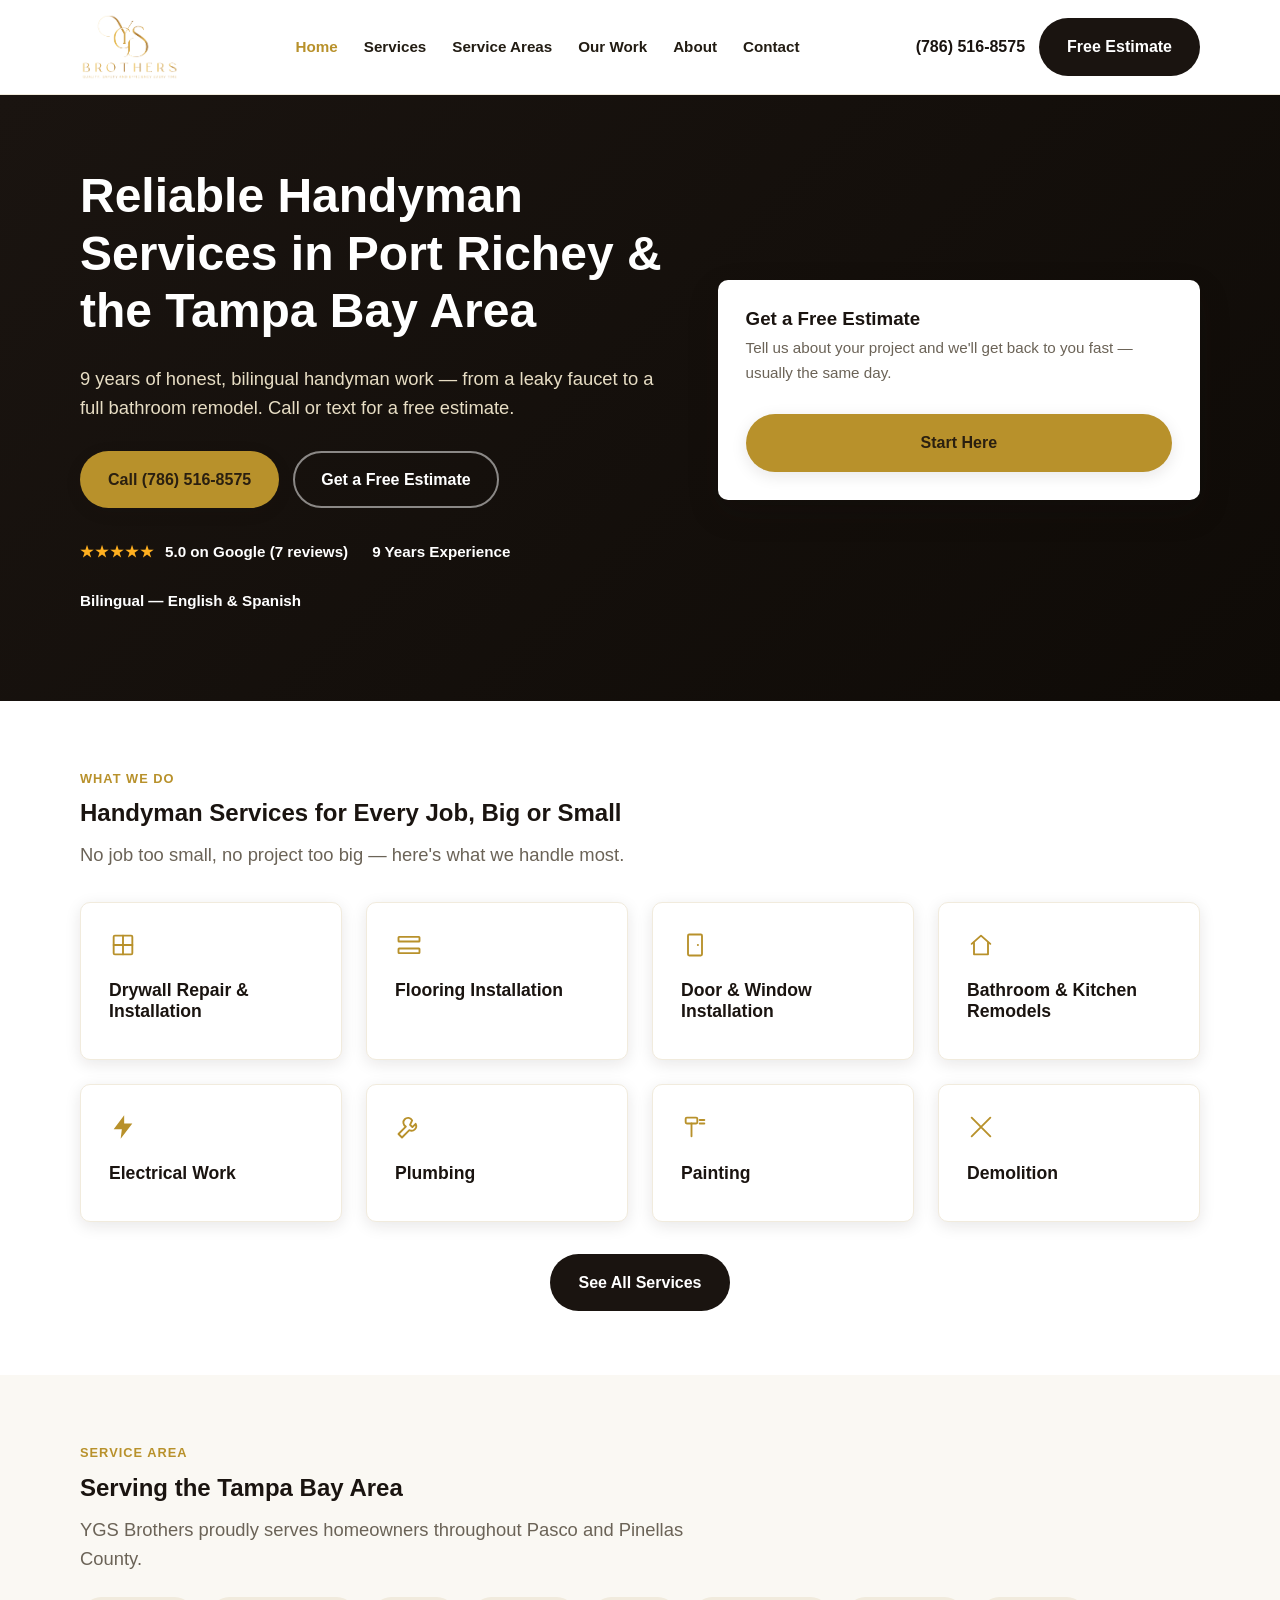
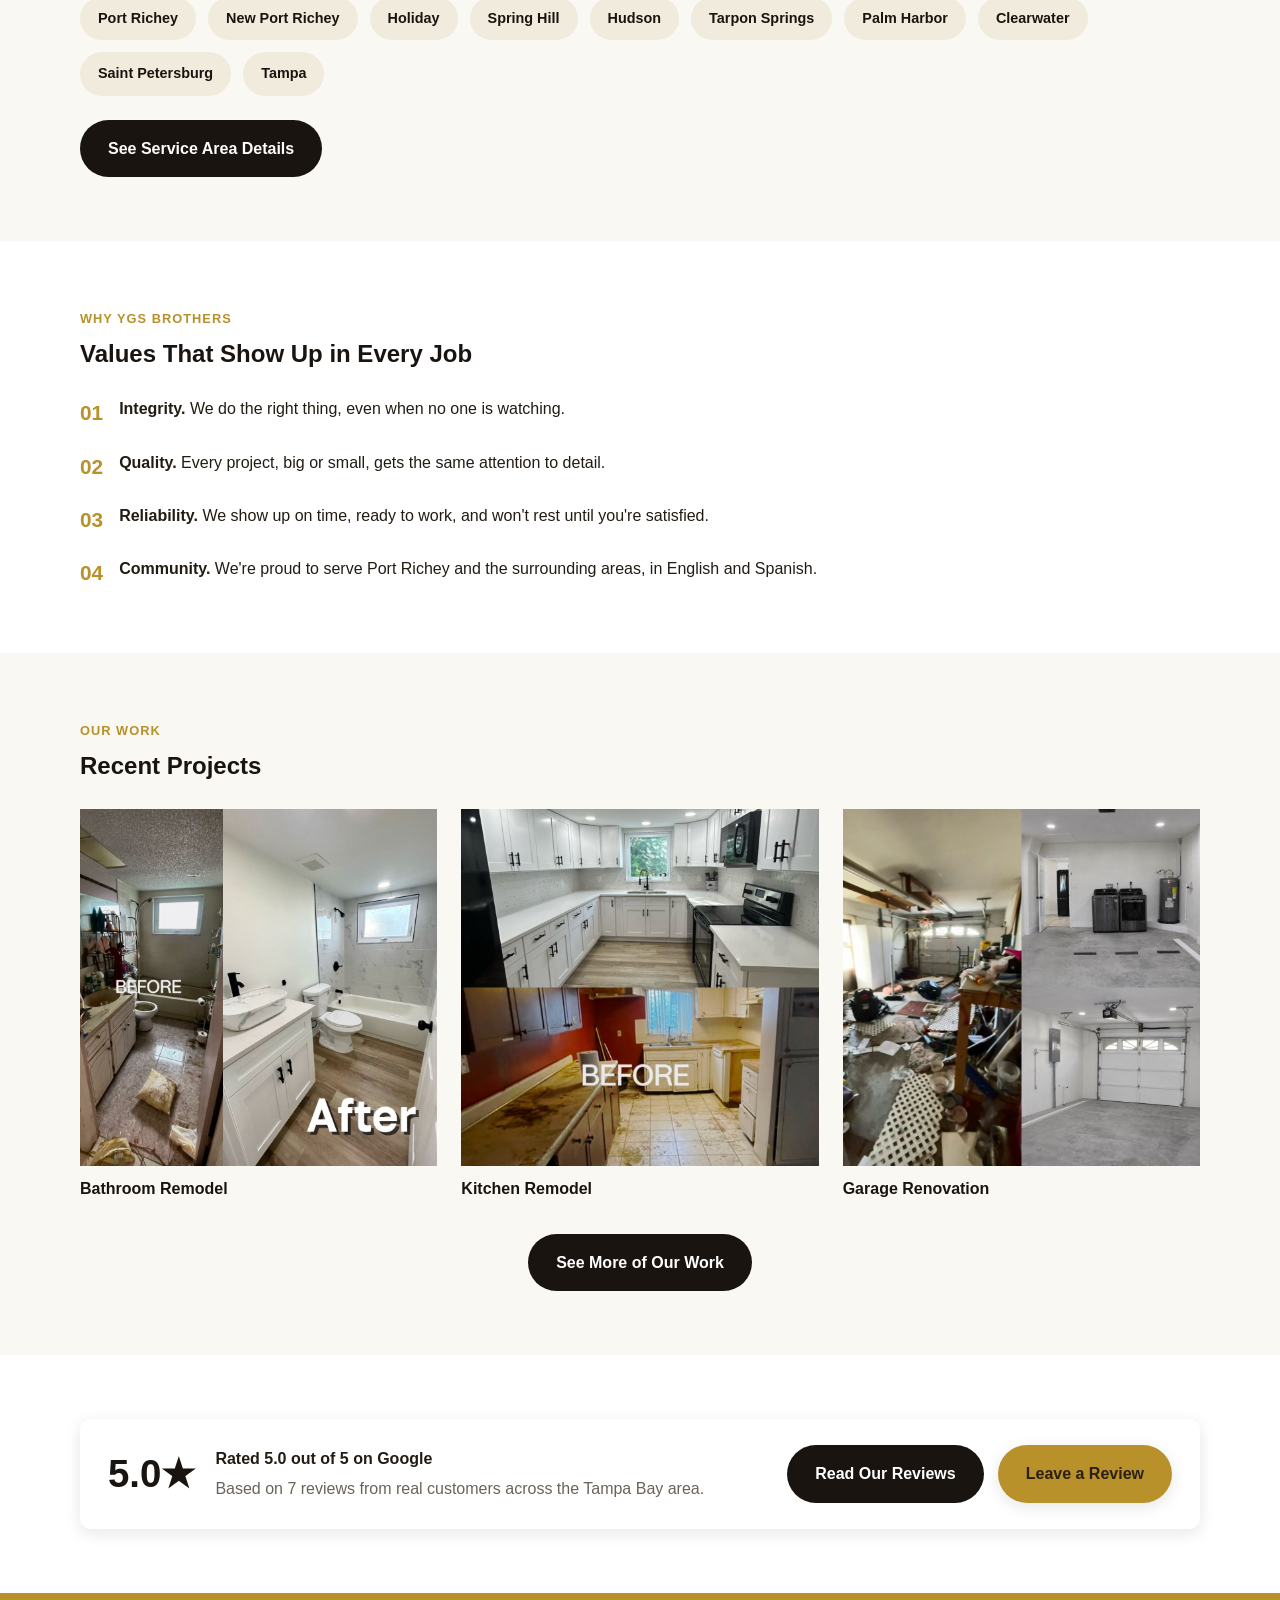
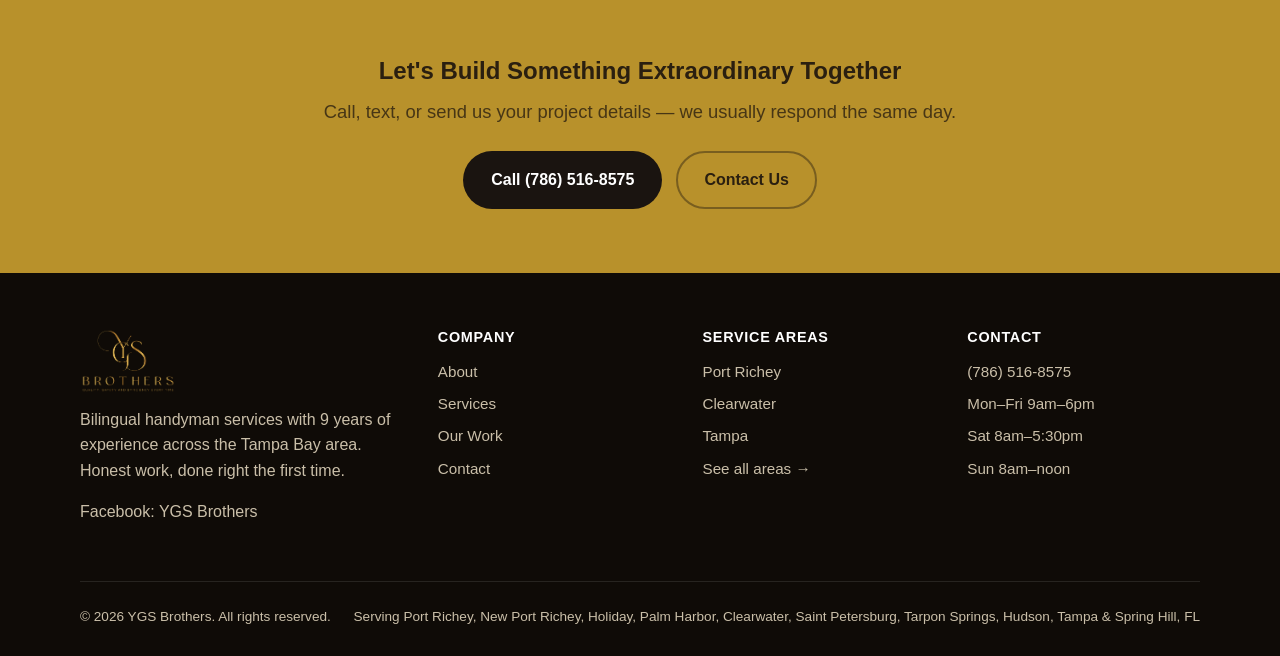
==== index.html @ 93551164 "Add direct Google review link as a CTA Wires in the real "write a review" deep link (g.page/r/...) o" ====
<!DOCTYPE html>
<html lang="en">
<head>
<meta charset="UTF-8">
<meta name="viewport" content="width=device-width, initial-scale=1.0">
<title>YGS Brothers | Handyman Services in Port Richey &amp; Tampa Bay, FL</title>
<meta name="description" content="Bilingual, 9-year local handyman team serving Port Richey, Clearwater, Tampa &amp; the Tampa Bay area. Drywall, plumbing, electrical, remodels. Free estimates: (786) 516-8575.">
<link rel="canonical" href="https://ygshandymanservices.com/">
<meta name="theme-color" content="#1a1410">
<link rel="stylesheet" href="css/style.css">
<script type="application/ld+json">
{
  "@context": "https://schema.org",
  "@type": "HomeAndConstructionBusiness",
  "name": "YGS Brothers",
  "telephone": "+17865168575",
  "priceRange": "$$",
  "url": "https://ygshandymanservices.com/",
  "description": "Bilingual handyman team with 9 years of experience serving the Tampa Bay area: drywall, flooring, doors & windows, bathroom & kitchen remodels, electrical, plumbing, painting, and demolition.",
  "areaServed": [
    {"@type": "City", "name": "Port Richey, FL"},
    {"@type": "City", "name": "New Port Richey, FL"},
    {"@type": "City", "name": "Holiday, FL"},
    {"@type": "City", "name": "Palm Harbor, FL"},
    {"@type": "City", "name": "Clearwater, FL"},
    {"@type": "City", "name": "Saint Petersburg, FL"},
    {"@type": "City", "name": "Tarpon Springs, FL"},
    {"@type": "City", "name": "Hudson, FL"},
    {"@type": "City", "name": "Tampa, FL"},
    {"@type": "City", "name": "Spring Hill, FL"}
  ],
  "address": {"@type": "PostalAddress", "addressRegion": "FL", "addressCountry": "US"},
  "openingHoursSpecification": [
    {"@type": "OpeningHoursSpecification", "dayOfWeek": ["Monday","Tuesday","Wednesday","Thursday","Friday"], "opens": "09:00", "closes": "18:00"},
    {"@type": "OpeningHoursSpecification", "dayOfWeek": "Saturday", "opens": "08:00", "closes": "17:30"},
    {"@type": "OpeningHoursSpecification", "dayOfWeek": "Sunday", "opens": "08:00", "closes": "12:00"}
  ],
  "aggregateRating": {"@type": "AggregateRating", "ratingValue": "5.0", "reviewCount": "7"}
}
</script>
</head>
<body>

<header class="site-header">
  <div class="header-inner">
    <a href="index.html" class="brand"><img src="images/logo.png" alt="YGS Brothers — Quality, Safety and Efficiency Every Time" class="brand-logo"></a>
    <nav class="nav-links" id="nav-links">
      <a href="index.html" aria-current="page">Home</a>
      <a href="services.html">Services</a>
      <a href="service-areas.html">Service Areas</a>
      <a href="gallery.html">Our Work</a>
      <a href="about.html">About</a>
      <a href="contact.html">Contact</a>
    </nav>
    <div class="header-cta">
      <a href="tel:+17865168575" class="header-phone">(786) 516-8575</a>
      <a href="contact.html" class="btn btn-navy">Free Estimate</a>
      <button class="nav-toggle" aria-label="Toggle menu" aria-expanded="false">
        <span></span><span></span><span></span>
      </button>
    </div>
  </div>
</header>

<div class="mobile-cta-bar">
  <a href="tel:+17865168575" class="btn btn-navy">Call Now</a>
  <a href="contact.html" class="btn btn-primary">Free Estimate</a>
</div>

<section class="hero">
  <div class="container hero-grid">
    <div>
      <h1>Reliable Handyman Services in Port Richey &amp; the Tampa Bay Area</h1>
      <p class="lede" style="color:#e7ddc4;">9 years of honest, bilingual handyman work &mdash; from a leaky faucet to a full bathroom remodel. Call or text for a free estimate.</p>
      <div class="btn-row" style="margin-top:28px;">
        <a href="tel:+17865168575" class="btn btn-primary">Call (786) 516-8575</a>
        <a href="contact.html" class="btn btn-outline">Get a Free Estimate</a>
      </div>
      <div class="trust-strip">
        <div class="trust-item"><span class="stars">&#9733;&#9733;&#9733;&#9733;&#9733;</span> 5.0 on Google (7 reviews)</div>
        <div class="trust-item">9 Years Experience</div>
        <div class="trust-item">Bilingual &mdash; English &amp; Spanish</div>
      </div>
    </div>
    <div class="hero-card">
      <h3>Get a Free Estimate</h3>
      <p style="color:var(--gray-600); font-size:0.95rem;">Tell us about your project and we'll get back to you fast &mdash; usually the same day.</p>
      <a href="contact.html" class="btn btn-primary btn-block">Start Here</a>
    </div>
  </div>
</section>

<section>
  <div class="container">
    <span class="eyebrow">What We Do</span>
    <h2>Handyman Services for Every Job, Big or Small</h2>
    <p class="lede">No job too small, no project too big &mdash; here's what we handle most.</p>
    <div class="grid grid-4" style="margin-top:32px;">
      <div class="card service-card">
        <svg viewBox="0 0 24 24" width="28" height="28" fill="none" stroke="currentColor" stroke-width="1.6" stroke-linecap="round" stroke-linejoin="round"><rect x="4" y="4" width="16" height="16" rx="1"/><line x1="4" y1="12" x2="20" y2="12"/><line x1="12" y1="4" x2="12" y2="20"/></svg>
        <h3>Drywall Repair &amp; Installation</h3>
      </div>
      <div class="card service-card">
        <svg viewBox="0 0 24 24" width="28" height="28" fill="none" stroke="currentColor" stroke-width="1.6" stroke-linecap="round" stroke-linejoin="round"><rect x="3" y="5" width="18" height="4" rx="0.5"/><rect x="3" y="15" width="18" height="4" rx="0.5"/></svg>
        <h3>Flooring Installation</h3>
      </div>
      <div class="card service-card">
        <svg viewBox="0 0 24 24" width="28" height="28" fill="none" stroke="currentColor" stroke-width="1.6" stroke-linecap="round" stroke-linejoin="round"><rect x="6" y="3" width="12" height="18" rx="1"/><circle cx="14.5" cy="12" r="0.9" fill="currentColor" stroke="none"/></svg>
        <h3>Door &amp; Window Installation</h3>
      </div>
      <div class="card service-card">
        <svg viewBox="0 0 24 24" width="28" height="28" fill="none" stroke="currentColor" stroke-width="1.6" stroke-linecap="round" stroke-linejoin="round"><path d="M4 11l8-7 8 7"/><path d="M6 10v10h12V10"/></svg>
        <h3>Bathroom &amp; Kitchen Remodels</h3>
      </div>
      <div class="card service-card">
        <svg viewBox="0 0 24 24" width="28" height="28" fill="currentColor"><path d="M13 2 4 14h7l-1 8 10-13h-7z"/></svg>
        <h3>Electrical Work</h3>
      </div>
      <div class="card service-card">
        <svg viewBox="0 0 24 24" width="28" height="28" fill="none" stroke="currentColor" stroke-width="1.6" stroke-linecap="round" stroke-linejoin="round"><path d="M14.7 6.3a4 4 0 1 0-5.4 5.4L3 18l3 3 6.3-6.3a4 4 0 0 0 5.4-5.4l-2.8 2.8-2-2z"/></svg>
        <h3>Plumbing</h3>
      </div>
      <div class="card service-card">
        <svg viewBox="0 0 24 24" width="28" height="28" fill="none" stroke="currentColor" stroke-width="1.6" stroke-linecap="round" stroke-linejoin="round"><rect x="4" y="4" width="10" height="5" rx="1"/><line x1="16" y1="6" x2="20" y2="6"/><line x1="16" y1="9" x2="20" y2="9"/><line x1="9" y1="9" x2="9" y2="20"/></svg>
        <h3>Painting</h3>
      </div>
      <div class="card service-card">
        <svg viewBox="0 0 24 24" width="28" height="28" fill="none" stroke="currentColor" stroke-width="1.6" stroke-linecap="round" stroke-linejoin="round"><path d="M4 20L20 4M4 4l16 16"/></svg>
        <h3>Demolition</h3>
      </div>
    </div>
    <div class="text-center" style="margin-top:32px;">
      <a href="services.html" class="btn btn-navy">See All Services</a>
    </div>
  </div>
</section>

<section class="section-alt">
  <div class="container">
    <span class="eyebrow">Service Area</span>
    <h2>Serving the Tampa Bay Area</h2>
    <p class="lede">YGS Brothers proudly serves homeowners throughout Pasco and Pinellas County.</p>
    <div class="city-grid" style="margin-top:24px;">
      <span class="city-chip">Port Richey</span>
      <span class="city-chip">New Port Richey</span>
      <span class="city-chip">Holiday</span>
      <span class="city-chip">Spring Hill</span>
      <span class="city-chip">Hudson</span>
      <span class="city-chip">Tarpon Springs</span>
      <span class="city-chip">Palm Harbor</span>
      <span class="city-chip">Clearwater</span>
      <span class="city-chip">Saint Petersburg</span>
      <span class="city-chip">Tampa</span>
    </div>
    <div style="margin-top:24px;">
      <a href="service-areas.html" class="btn btn-navy">See Service Area Details</a>
    </div>
  </div>
</section>

<section>
  <div class="container">
    <span class="eyebrow">Why YGS Brothers</span>
    <h2>Values That Show Up in Every Job</h2>
    <div class="values-list" style="margin-top:28px;">
      <div class="value-row"><span class="num">01</span><div><strong>Integrity.</strong> We do the right thing, even when no one is watching.</div></div>
      <div class="value-row"><span class="num">02</span><div><strong>Quality.</strong> Every project, big or small, gets the same attention to detail.</div></div>
      <div class="value-row"><span class="num">03</span><div><strong>Reliability.</strong> We show up on time, ready to work, and won't rest until you're satisfied.</div></div>
      <div class="value-row"><span class="num">04</span><div><strong>Community.</strong> We're proud to serve Port Richey and the surrounding areas, in English and Spanish.</div></div>
    </div>
  </div>
</section>

<section class="section-alt">
  <div class="container">
    <span class="eyebrow">Our Work</span>
    <h2>Recent Projects</h2>
    <div class="grid grid-3" style="margin-top:28px;">
      <div class="ba-item">
        <figure><img src="images/bathroom-remodel-2.jpg" alt="Bathroom remodel before and after — Tampa Bay area handyman"></figure>
        <div class="ba-caption">Bathroom Remodel</div>
      </div>
      <div class="ba-item">
        <figure><img src="images/kitchen-remodel.jpg" alt="Kitchen remodel before and after — Tampa Bay area handyman"></figure>
        <div class="ba-caption">Kitchen Remodel</div>
      </div>
      <div class="ba-item">
        <figure><img src="images/garage-renovation.jpg" alt="Garage renovation before and after — Tampa Bay area handyman"></figure>
        <div class="ba-caption">Garage Renovation</div>
      </div>
    </div>
    <div class="text-center" style="margin-top:32px;">
      <a href="gallery.html" class="btn btn-navy">See More of Our Work</a>
    </div>
  </div>
</section>

<section>
  <div class="container">
    <div class="review-banner">
      <div class="review-score">5.0★</div>
      <div>
        <strong>Rated 5.0 out of 5 on Google</strong>
        <p style="margin:4px 0 0; color:var(--gray-600);">Based on 7 reviews from real customers across the Tampa Bay area.</p>
      </div>
      <div class="btn-row" style="margin-left:auto;">
        <a href="https://maps.app.goo.gl/AadAPrTqNSwUHUa29?g_st=ic" class="btn btn-navy">Read Our Reviews</a>
        <a href="https://g.page/r/CZzgCFhpzqcqEBE/review" class="btn btn-primary">Leave a Review</a>
      </div>
    </div>
  </div>
</section>

<section class="cta-band">
  <div class="container">
    <h2>Let's Build Something Extraordinary Together</h2>
    <p class="lede mx-auto">Call, text, or send us your project details &mdash; we usually respond the same day.</p>
    <div class="btn-row">
      <a href="tel:+17865168575" class="btn btn-navy">Call (786) 516-8575</a>
      <a href="contact.html" class="btn btn-outline">Contact Us</a>
    </div>
  </div>
</section>

<footer class="site-footer">
  <div class="container">
    <div class="footer-grid">
      <div>
        <img src="images/logo.png" alt="YGS Brothers — Quality, Safety and Efficiency Every Time" class="footer-logo">
        <p>Bilingual handyman services with 9 years of experience across the Tampa Bay area. Honest work, done right the first time.</p>
        <p>Facebook: <a href="https://www.facebook.com/share/18eWsSqY6L/?mibextid=wwXIfr">YGS Brothers</a></p>
        <!-- TODO: replace # above with your real Facebook page URL -->
      </div>
      <div>
        <h4>Company</h4>
        <ul>
          <li><a href="about.html">About</a></li>
          <li><a href="services.html">Services</a></li>
          <li><a href="gallery.html">Our Work</a></li>
          <li><a href="contact.html">Contact</a></li>
        </ul>
      </div>
      <div>
        <h4>Service Areas</h4>
        <ul>
          <li><a href="service-areas.html">Port Richey</a></li>
          <li><a href="service-areas.html">Clearwater</a></li>
          <li><a href="service-areas.html">Tampa</a></li>
          <li><a href="service-areas.html">See all areas &rarr;</a></li>
        </ul>
      </div>
      <div>
        <h4>Contact</h4>
        <ul>
          <li><a href="tel:+17865168575">(786) 516-8575</a></li>
          <li>Mon&ndash;Fri 9am&ndash;6pm</li>
          <li>Sat 8am&ndash;5:30pm</li>
          <li>Sun 8am&ndash;noon</li>
        </ul>
      </div>
    </div>
    <div class="footer-bottom">
      <span>&copy; 2026 YGS Brothers. All rights reserved.</span>
      <span>Serving Port Richey, New Port Richey, Holiday, Palm Harbor, Clearwater, Saint Petersburg, Tarpon Springs, Hudson, Tampa &amp; Spring Hill, FL</span>
    </div>
  </div>
</footer>
<script src="js/main.js"></script>
</body>
</html>
---- css/style.css ----
/* YGS Brothers — Handyman Services
   Design tokens — matched to the gold/dark-ink logo */
:root {
  --navy: #1a1410;
  --navy-dark: #0f0b07;
  --navy-light: #2b2118;
  --orange: #b8912b;
  --orange-dark: #93711f;
  --gold-ink: #2a1f10;
  --gray-50: #faf8f3;
  --gray-100: #f1ebdd;
  --gray-300: #ded0ab;
  --gray-600: #6b6357;
  --gray-900: #221c13;
  --white: #ffffff;
  --radius: 10px;
  --shadow: 0 4px 16px rgba(26, 20, 16, 0.1);
  --shadow-lg: 0 12px 32px rgba(26, 20, 16, 0.16);
  --max-width: 1160px;
  --font: -apple-system, BlinkMacSystemFont, "Segoe UI", Roboto, Helvetica, Arial, sans-serif;
}

* { box-sizing: border-box; }
html { scroll-behavior: smooth; }
body {
  margin: 0;
  font-family: var(--font);
  color: var(--gray-900);
  background: var(--white);
  line-height: 1.6;
  -webkit-font-smoothing: antialiased;
}
img { max-width: 100%; display: block; }
a { color: inherit; text-decoration: none; }
h1, h2, h3, h4 { line-height: 1.2; margin: 0 0 0.5em; font-weight: 800; color: var(--navy); }
p { margin: 0 0 1em; }
ul { margin: 0; padding: 0; list-style: none; }
.container { max-width: var(--max-width); margin: 0 auto; padding: 0 20px; }
section { padding: 64px 0; }
.section-tight { padding: 40px 0; }
.section-alt { background: var(--gray-50); }
.section-navy { background: var(--navy); color: var(--white); }
.section-navy h1, .section-navy h2, .section-navy h3 { color: var(--white); }

.eyebrow {
  display: inline-block;
  color: var(--orange);
  font-weight: 700;
  letter-spacing: 0.08em;
  text-transform: uppercase;
  font-size: 0.8rem;
  margin-bottom: 10px;
}
.lede { font-size: 1.15rem; color: var(--gray-600); max-width: 640px; }
.section-navy .lede { color: #e7ddc4; }

/* Buttons */
.btn {
  display: inline-flex;
  align-items: center;
  justify-content: center;
  gap: 8px;
  padding: 14px 26px;
  border-radius: 999px;
  font-weight: 700;
  font-size: 1rem;
  border: 2px solid transparent;
  cursor: pointer;
  transition: transform 0.15s ease, box-shadow 0.15s ease, background 0.15s ease;
}
.btn:hover { transform: translateY(-1px); }
.btn-primary { background: var(--orange); color: var(--gold-ink); box-shadow: var(--shadow); }
.btn-primary:hover { background: var(--orange-dark); color: var(--white); }
.btn-outline { background: transparent; color: var(--white); border-color: rgba(255,255,255,0.5); }
.btn-outline:hover { border-color: var(--white); }
.btn-navy { background: var(--navy); color: var(--white); }
.btn-navy:hover { background: var(--navy-dark); }
.btn-block { width: 100%; }
.btn-row { display: flex; gap: 14px; flex-wrap: wrap; }

/* Header */
.site-header {
  position: sticky;
  top: 0;
  z-index: 50;
  background: var(--white);
  border-bottom: 1px solid var(--gray-100);
}
.header-inner {
  display: flex;
  align-items: center;
  justify-content: space-between;
  padding: 14px 20px;
  max-width: var(--max-width);
  margin: 0 auto;
  gap: 16px;
}
.brand { display: block; line-height: 1.1; }
.brand-logo { height: 66px; width: auto; display: block; }
.nav-links {
  display: flex;
  gap: 26px;
  align-items: center;
}
.nav-links a { font-weight: 600; color: var(--gray-900); font-size: 0.95rem; }
.nav-links a:hover, .nav-links a[aria-current="page"] { color: var(--orange); }
.header-cta { display: flex; align-items: center; gap: 14px; }
.header-phone { font-weight: 700; color: var(--navy); white-space: nowrap; }
.nav-toggle {
  display: none;
  background: none;
  border: none;
  cursor: pointer;
  padding: 8px;
}
.nav-toggle span { display: block; width: 24px; height: 2px; background: var(--navy); margin: 5px 0; }

@media (max-width: 880px) {
  .nav-links { position: absolute; top: 100%; left: 0; right: 0; background: var(--white); flex-direction: column; align-items: flex-start; padding: 16px 20px; gap: 14px; border-bottom: 1px solid var(--gray-100); box-shadow: var(--shadow); display: none; }
  .nav-links.open { display: flex; }
  .nav-toggle { display: block; }
  .header-phone { display: none; }
  .header-cta .btn-navy { display: none; }
}

/* Hero */
.hero {
  background: linear-gradient(135deg, var(--navy) 0%, var(--navy-dark) 100%);
  color: var(--white);
  padding: 72px 0 88px;
}
.hero-grid { display: grid; grid-template-columns: 1.1fr 0.9fr; gap: 48px; align-items: center; }
.hero h1 { font-size: clamp(2rem, 4vw, 3rem); color: var(--white); }
.trust-strip { display: flex; flex-wrap: wrap; gap: 24px; margin-top: 32px; }
.trust-item { display: flex; align-items: center; gap: 10px; font-weight: 700; font-size: 0.95rem; }
.trust-item svg { flex-shrink: 0; }
.stars { color: #ffb020; letter-spacing: 2px; }

.hero-card {
  background: var(--white);
  color: var(--gray-900);
  border-radius: var(--radius);
  padding: 28px;
  box-shadow: var(--shadow-lg);
}
.hero-card h3 { margin-bottom: 6px; }
.hero-card .btn-primary { margin-top: 14px; }

.page-hero {
  background: linear-gradient(135deg, var(--navy) 0%, var(--navy-dark) 100%);
  color: var(--white);
  padding: 56px 0 64px;
}
.page-hero h1 { font-size: clamp(1.8rem, 5vw, 2.6rem); color: var(--white); }

@media (max-width: 880px) {
  .hero-grid { grid-template-columns: 1fr; }
}

/* Photo placeholder (swap for <img> once real photos are added) */
.photo-placeholder {
  background: repeating-linear-gradient(135deg, var(--gray-100), var(--gray-100) 10px, var(--gray-50) 10px, var(--gray-50) 20px);
  border: 2px dashed var(--gray-300);
  border-radius: var(--radius);
  min-height: 220px;
  display: flex;
  align-items: center;
  justify-content: center;
  text-align: center;
  color: var(--gray-600);
  font-size: 0.85rem;
  font-weight: 600;
  padding: 16px;
}
.photo-placeholder.tall { min-height: 320px; }
.photo-placeholder.short { min-height: 140px; }

/* Grids */
.grid { display: grid; gap: 24px; }
.grid-2 { grid-template-columns: repeat(2, 1fr); }
.grid-3 { grid-template-columns: repeat(3, 1fr); }
.grid-4 { grid-template-columns: repeat(4, 1fr); }
@media (max-width: 880px) {
  .grid-2, .grid-3, .grid-4 { grid-template-columns: 1fr; }
}
@media (min-width: 881px) and (max-width: 1080px) {
  .grid-3, .grid-4 { grid-template-columns: repeat(2, 1fr); }
}

/* Cards */
.card {
  background: var(--white);
  border: 1px solid var(--gray-100);
  border-radius: var(--radius);
  padding: 28px;
  box-shadow: var(--shadow);
}
.service-card svg { color: var(--orange); margin-bottom: 14px; }
.service-card h3 { font-size: 1.1rem; }
.service-card p { color: var(--gray-600); margin-bottom: 0; font-size: 0.95rem; }

.value-card { text-align: left; }
.value-card .eyebrow { margin-bottom: 4px; }

/* City chips / blocks */
.city-grid { display: flex; flex-wrap: wrap; gap: 12px; }
.city-chip {
  background: var(--gray-100);
  border-radius: 999px;
  padding: 10px 18px;
  font-weight: 700;
  font-size: 0.9rem;
  color: var(--navy);
}
.city-block { border-bottom: 1px solid var(--gray-100); padding: 28px 0; }
.city-block:last-child { border-bottom: none; }
.city-block h2 { font-size: 1.3rem; }

/* Reviews */
.review-banner {
  display: flex;
  align-items: center;
  gap: 20px;
  flex-wrap: wrap;
  background: var(--white);
  border-radius: var(--radius);
  padding: 24px 28px;
  box-shadow: var(--shadow);
}
.review-score { font-size: 2.4rem; font-weight: 800; color: var(--navy); }

/* Before/after */
.ba-item figure { margin: 0; }
.ba-caption { font-weight: 700; margin-top: 10px; color: var(--navy); }

/* Team */
.team-card { display: flex; gap: 18px; align-items: center; }
.avatar-placeholder {
  width: 76px; height: 76px; border-radius: 50%;
  background: var(--gray-100);
  border: 2px dashed var(--gray-300);
  flex-shrink: 0;
}
.team-card h3 { margin-bottom: 2px; font-size: 1.05rem; }
.team-card .role { color: var(--orange); font-weight: 700; font-size: 0.85rem; text-transform: uppercase; letter-spacing: 0.04em; }

/* Values */
.values-list { display: grid; gap: 20px; }
.values-list .value-row { display: flex; gap: 16px; align-items: flex-start; }
.values-list .value-row .num { font-weight: 800; color: var(--orange); font-size: 1.3rem; min-width: 2ch; }

/* Contact */
.contact-grid { display: grid; grid-template-columns: 1.1fr 0.9fr; gap: 40px; }
@media (max-width: 880px) { .contact-grid { grid-template-columns: 1fr; } }
.form-row { display: grid; grid-template-columns: 1fr 1fr; gap: 14px; }
@media (max-width: 560px) { .form-row { grid-template-columns: 1fr; } }
label { display: block; font-weight: 700; font-size: 0.9rem; margin-bottom: 6px; color: var(--navy); }
input, textarea, select {
  width: 100%;
  padding: 12px 14px;
  border: 1px solid var(--gray-300);
  border-radius: 8px;
  font-family: inherit;
  font-size: 1rem;
  margin-bottom: 16px;
}
input:focus, textarea:focus, select:focus { outline: 2px solid var(--orange); border-color: var(--orange); }
.info-list li { display: flex; gap: 12px; padding: 12px 0; border-bottom: 1px solid var(--gray-100); }
.info-list li:last-child { border-bottom: none; }
.info-list strong { display: block; color: var(--navy); }

/* Footer */
.site-footer { background: var(--navy-dark); color: #cabfa9; padding: 56px 0 28px; }
.footer-grid { display: grid; grid-template-columns: 1.4fr 1fr 1fr 1fr; gap: 32px; }
@media (max-width: 880px) { .footer-grid { grid-template-columns: 1fr 1fr; } }
@media (max-width: 560px) { .footer-grid { grid-template-columns: 1fr; } }
.site-footer h4 { color: var(--white); font-size: 0.9rem; text-transform: uppercase; letter-spacing: 0.05em; margin-bottom: 14px; }
.site-footer a { color: #cabfa9; }
.site-footer a:hover { color: var(--orange); }
.footer-logo { height: 64px; width: auto; display: block; margin-bottom: 14px; }
.site-footer li { margin-bottom: 8px; font-size: 0.95rem; }
.footer-bottom { margin-top: 40px; padding-top: 24px; border-top: 1px solid rgba(255,255,255,0.1); font-size: 0.85rem; display: flex; justify-content: space-between; flex-wrap: wrap; gap: 10px; }

/* Sticky mobile call bar */
.mobile-cta-bar {
  display: none;
  position: fixed;
  bottom: 0; left: 0; right: 0;
  z-index: 60;
  background: var(--white);
  box-shadow: 0 -4px 16px rgba(0,0,0,0.12);
  padding: 10px 14px;
  gap: 10px;
}
@media (max-width: 880px) {
  .mobile-cta-bar { display: flex; }
  body { padding-bottom: 68px; }
}
.mobile-cta-bar .btn { flex: 1; padding: 12px; font-size: 0.9rem; }

/* CTA band */
.cta-band { background: var(--orange); color: var(--gold-ink); text-align: center; }
.cta-band h2 { color: var(--gold-ink); }
.cta-band .lede { color: rgba(42,31,16,0.8); margin: 0 auto 24px; }
.cta-band .btn-row { justify-content: center; }
.cta-band .btn-outline { color: var(--gold-ink); border-color: rgba(42,31,16,0.45); }
.cta-band .btn-navy { color: var(--white); }

/* Utility */
.text-center { text-align: center; }
.mx-auto { margin-left: auto; margin-right: auto; }
.badge {
  display: inline-flex;
  align-items: center;
  gap: 6px;
  background: rgba(184, 145, 43, 0.14);
  color: var(--orange-dark);
  font-weight: 700;
  font-size: 0.8rem;
  padding: 6px 14px;
  border-radius: 999px;
  margin-bottom: 16px;
}
.numbered-list { counter-reset: item; display: grid; gap: 16px; }
.numbered-list li { counter-increment: item; display: flex; gap: 14px; align-items: flex-start; }
.numbered-list li::before {
  content: counter(item);
  background: var(--navy);
  color: var(--white);
  font-weight: 800;
  min-width: 30px;
  height: 30px;
  border-radius: 50%;
  display: flex;
  align-items: center;
  justify-content: center;
  flex-shrink: 0;
  font-size: 0.9rem;
}
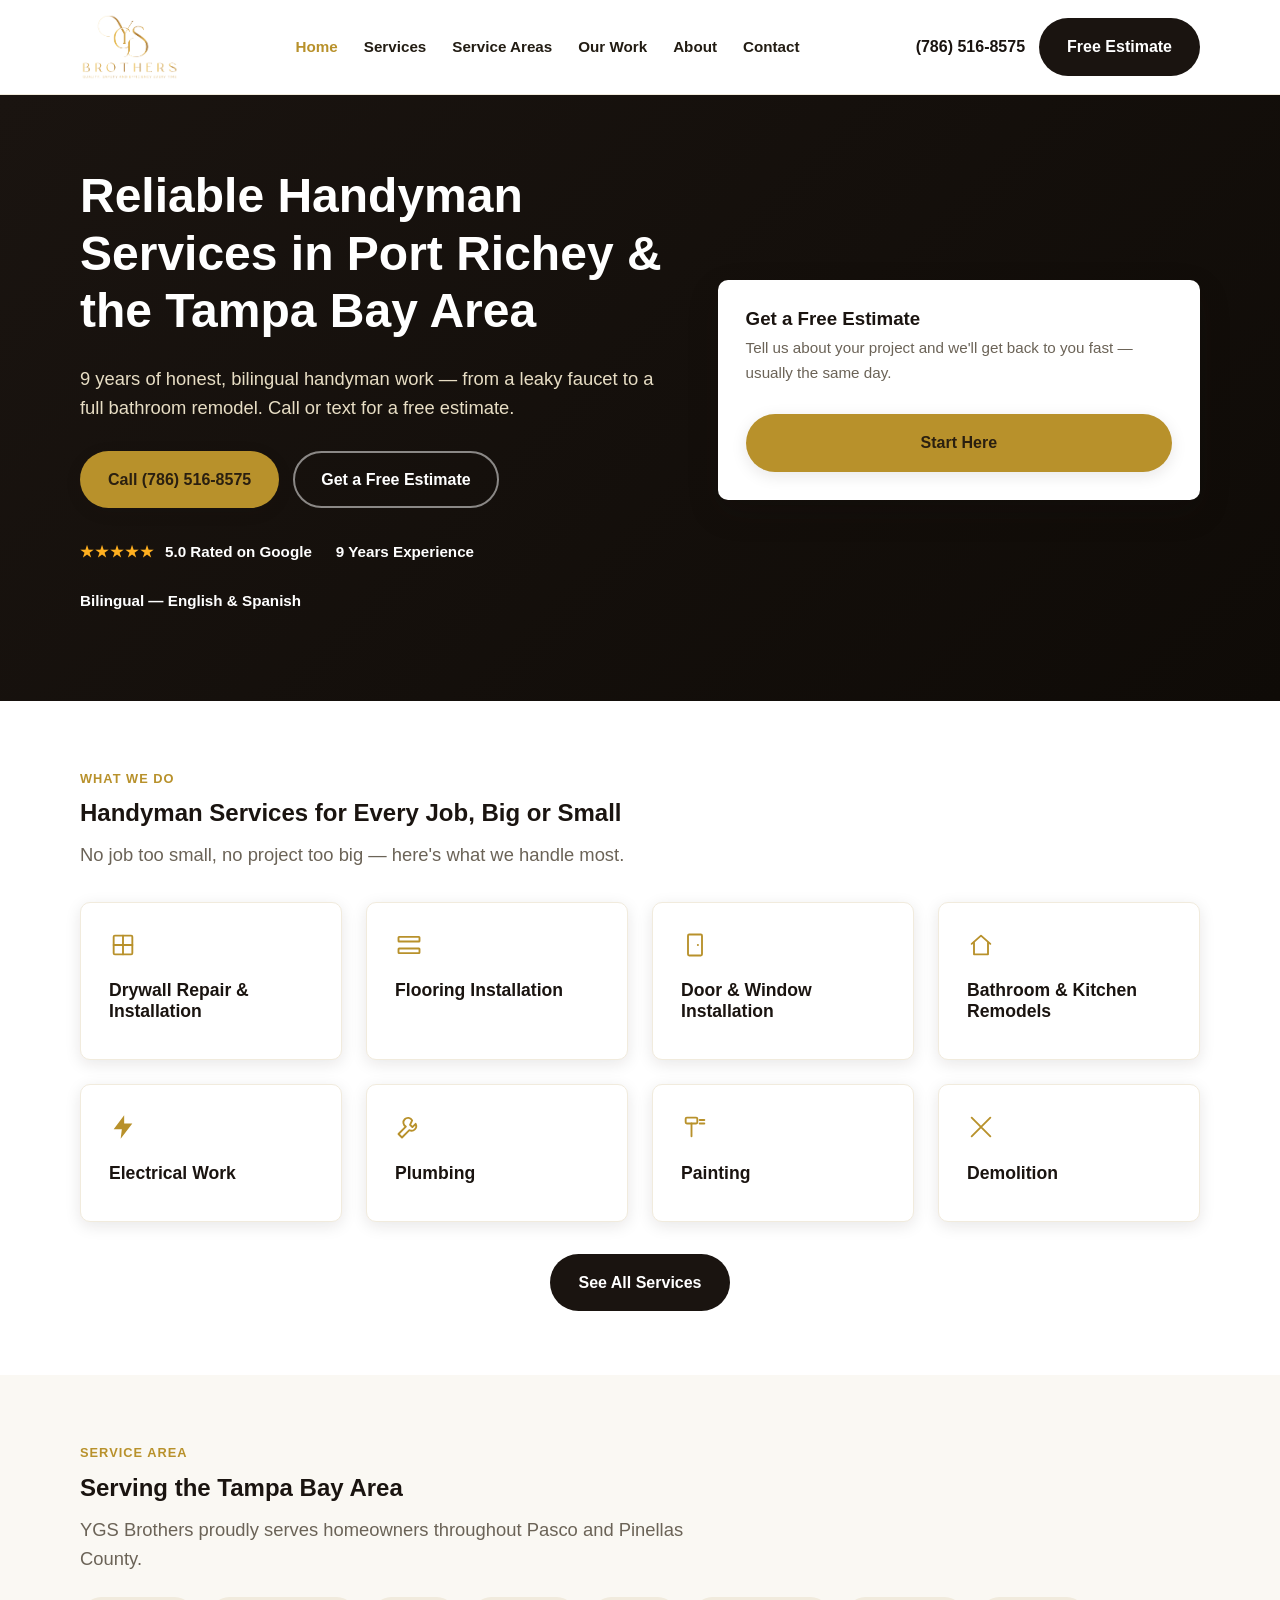
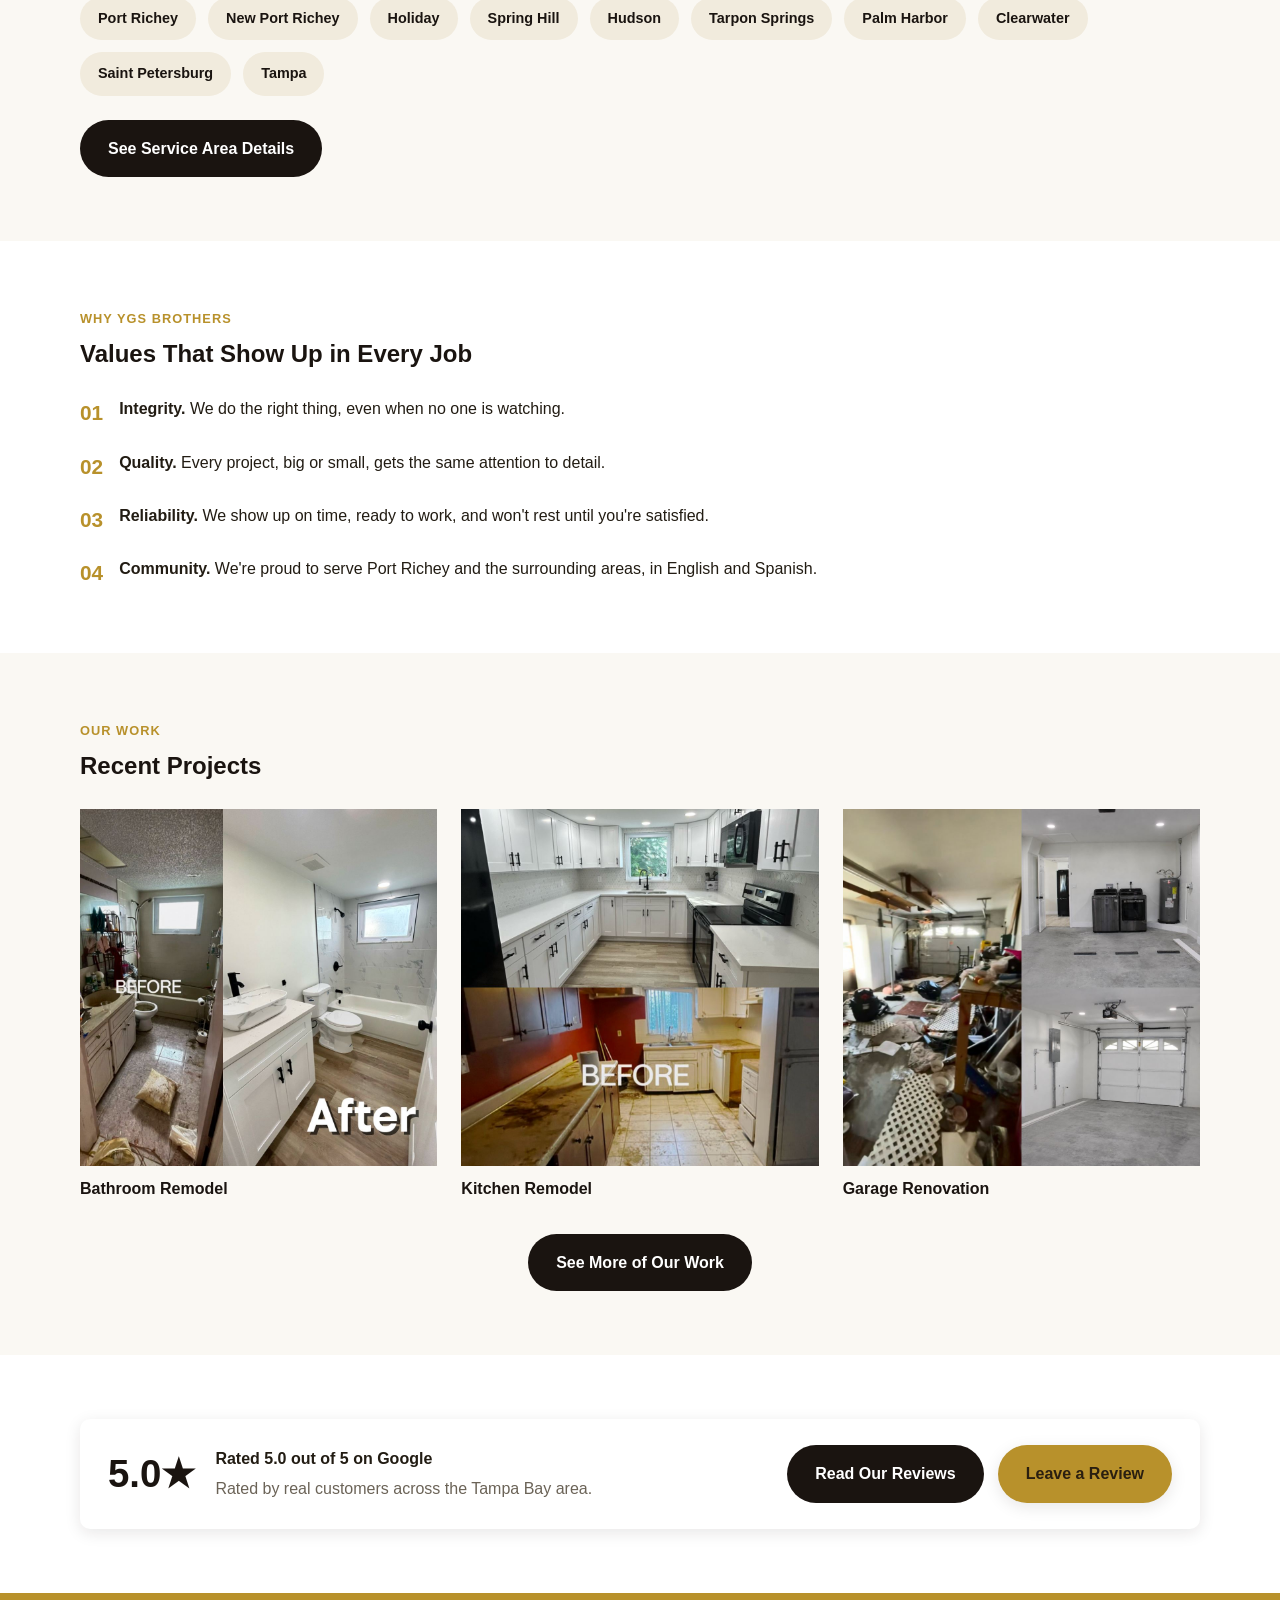
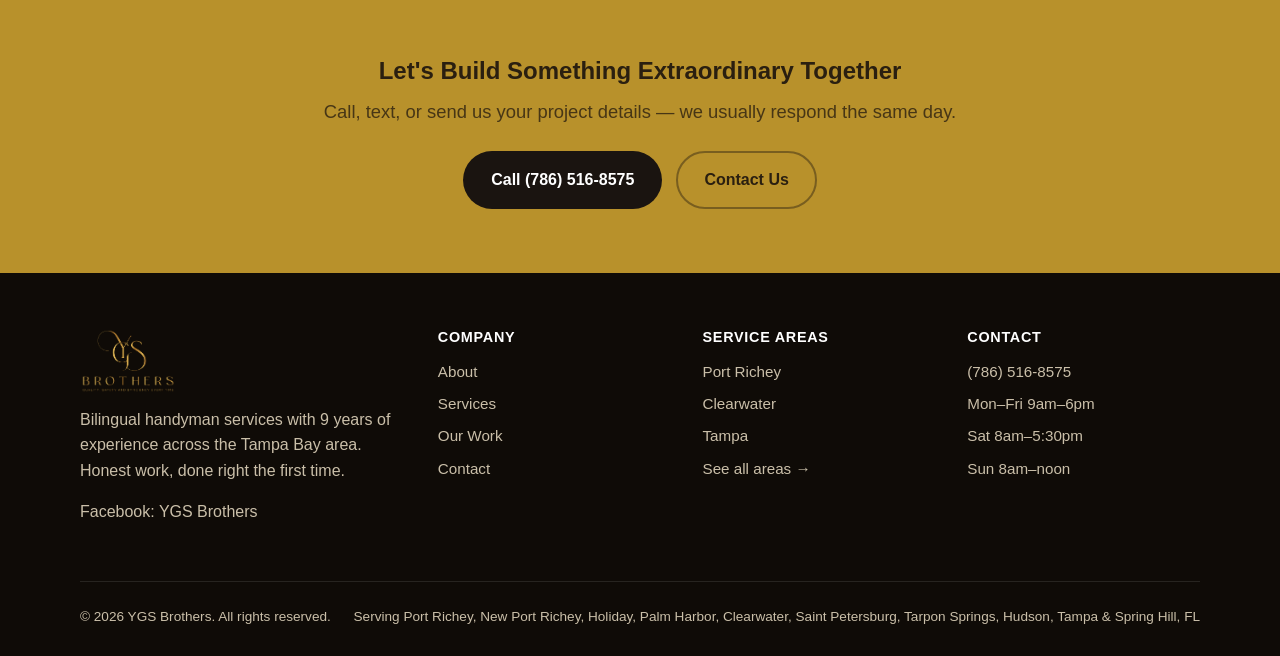
==== commit 8b8845b3: "Drop hardcoded Google review count from homepage Visible copy no longer references a specific review" ====
--- a/index.html
+++ b/index.html
@@ -7,6 +7,19 @@
 <meta name="description" content="Bilingual, 9-year local handyman team serving Port Richey, Clearwater, Tampa &amp; the Tampa Bay area. Drywall, plumbing, electrical, remodels. Free estimates: (786) 516-8575.">
 <link rel="canonical" href="https://ygshandymanservices.com/">
 <meta name="theme-color" content="#1a1410">
+<link rel="icon" href="images/favicon-32.png" sizes="32x32" type="image/png">
+<link rel="icon" href="images/favicon-16.png" sizes="16x16" type="image/png">
+<link rel="apple-touch-icon" href="images/apple-touch-icon.png">
+<meta property="og:type" content="website">
+<meta property="og:site_name" content="YGS Brothers">
+<meta property="og:title" content="YGS Brothers | Handyman Services in Port Richey &amp; Tampa Bay, FL">
+<meta property="og:description" content="Bilingual, 9-year local handyman team serving Port Richey, Clearwater, Tampa &amp; the Tampa Bay area. Drywall, plumbing, electrical, remodels. Free estimates: (786) 516-8575.">
+<meta property="og:url" content="https://ygshandymanservices.com/">
+<meta property="og:image" content="https://ygshandymanservices.com/images/og-image.jpg">
+<meta name="twitter:card" content="summary_large_image">
+<meta name="twitter:title" content="YGS Brothers | Handyman Services in Port Richey &amp; Tampa Bay, FL">
+<meta name="twitter:description" content="Bilingual, 9-year local handyman team serving Port Richey, Clearwater, Tampa &amp; the Tampa Bay area. Drywall, plumbing, electrical, remodels. Free estimates: (786) 516-8575.">
+<meta name="twitter:image" content="https://ygshandymanservices.com/images/og-image.jpg">
 <link rel="stylesheet" href="css/style.css">
 <script type="application/ld+json">
 {
@@ -35,7 +48,7 @@
     {"@type": "OpeningHoursSpecification", "dayOfWeek": "Saturday", "opens": "08:00", "closes": "17:30"},
     {"@type": "OpeningHoursSpecification", "dayOfWeek": "Sunday", "opens": "08:00", "closes": "12:00"}
   ],
-  "aggregateRating": {"@type": "AggregateRating", "ratingValue": "5.0", "reviewCount": "7"}
+  "aggregateRating": {"@type": "AggregateRating", "ratingValue": "5.0", "reviewCount": "9"}
 }
 </script>
 </head>
@@ -77,7 +90,7 @@
         <a href="contact.html" class="btn btn-outline">Get a Free Estimate</a>
       </div>
       <div class="trust-strip">
-        <div class="trust-item"><span class="stars">&#9733;&#9733;&#9733;&#9733;&#9733;</span> 5.0 on Google (7 reviews)</div>
+        <div class="trust-item"><span class="stars">&#9733;&#9733;&#9733;&#9733;&#9733;</span> 5.0 Rated on Google</div>
         <div class="trust-item">9 Years Experience</div>
         <div class="trust-item">Bilingual &mdash; English &amp; Spanish</div>
       </div>
@@ -201,7 +214,7 @@
       <div class="review-score">5.0★</div>
       <div>
         <strong>Rated 5.0 out of 5 on Google</strong>
-        <p style="margin:4px 0 0; color:var(--gray-600);">Based on 7 reviews from real customers across the Tampa Bay area.</p>
+        <p style="margin:4px 0 0; color:var(--gray-600);">Rated by real customers across the Tampa Bay area.</p>
       </div>
       <div class="btn-row" style="margin-left:auto;">
         <a href="https://maps.app.goo.gl/AadAPrTqNSwUHUa29?g_st=ic" class="btn btn-navy">Read Our Reviews</a>
@@ -229,7 +242,6 @@
         <img src="images/logo.png" alt="YGS Brothers — Quality, Safety and Efficiency Every Time" class="footer-logo">
         <p>Bilingual handyman services with 9 years of experience across the Tampa Bay area. Honest work, done right the first time.</p>
         <p>Facebook: <a href="https://www.facebook.com/share/18eWsSqY6L/?mibextid=wwXIfr">YGS Brothers</a></p>
-        <!-- TODO: replace # above with your real Facebook page URL -->
       </div>
       <div>
         <h4>Company</h4>
--- a/css/style.css
+++ b/css/style.css
@@ -241,6 +241,12 @@
   border: 2px dashed var(--gray-300);
   flex-shrink: 0;
 }
+.avatar {
+  width: 84px; height: 84px; border-radius: 50%;
+  object-fit: cover;
+  flex-shrink: 0;
+  box-shadow: var(--shadow);
+}
 .team-card h3 { margin-bottom: 2px; font-size: 1.05rem; }
 .team-card .role { color: var(--orange); font-weight: 700; font-size: 0.85rem; text-transform: uppercase; letter-spacing: 0.04em; }
 
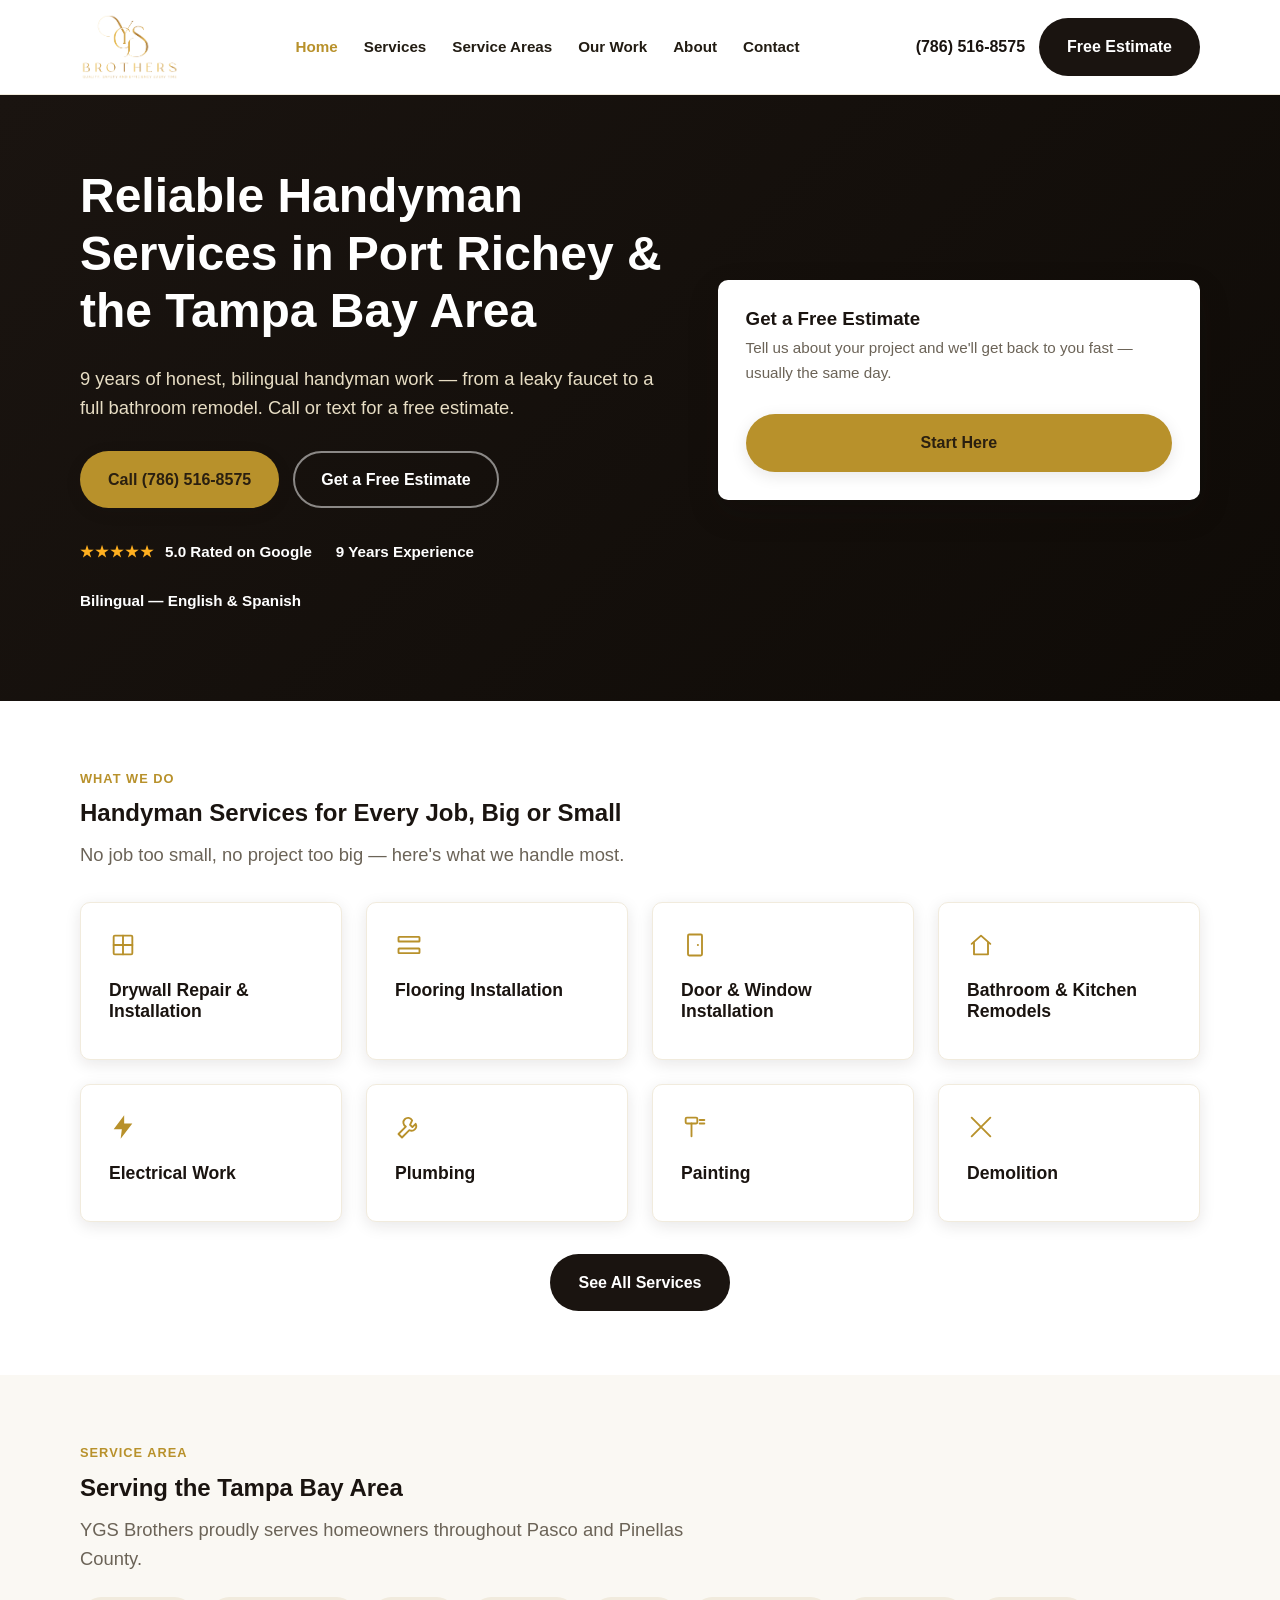
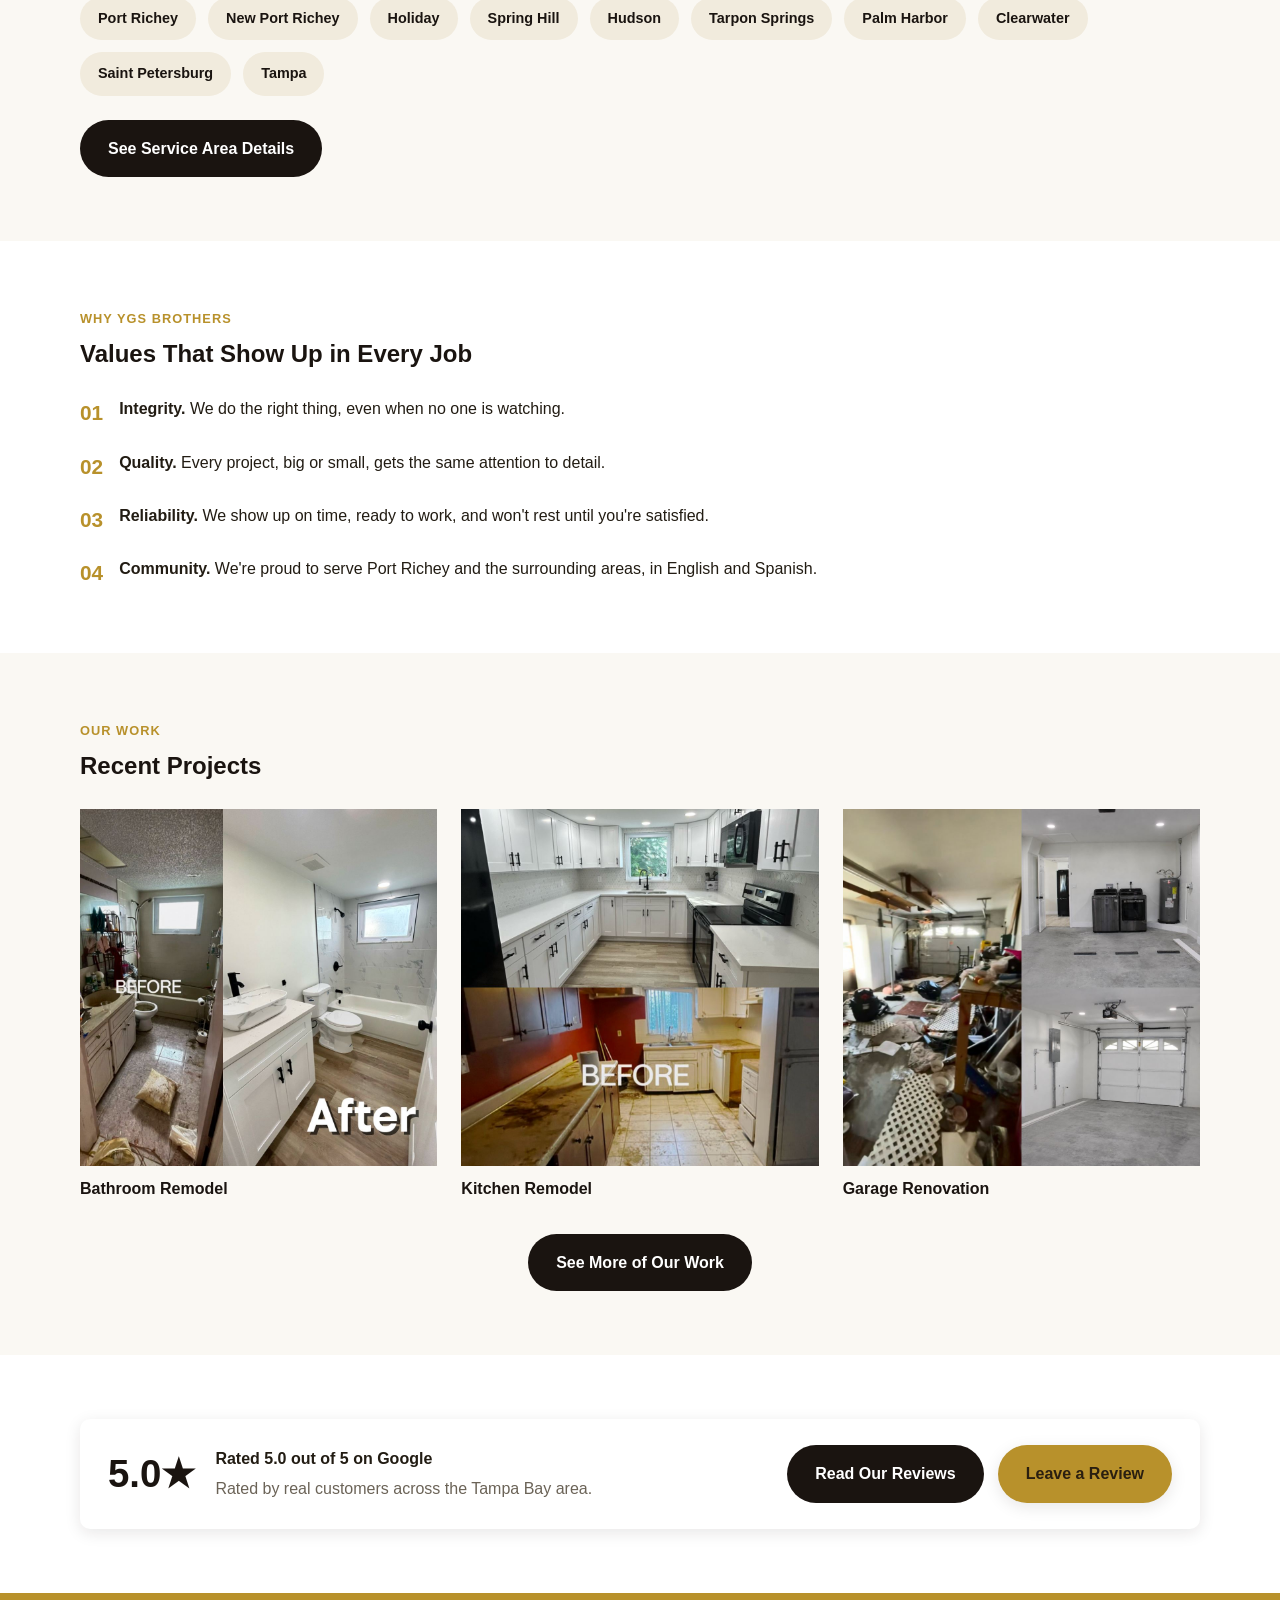
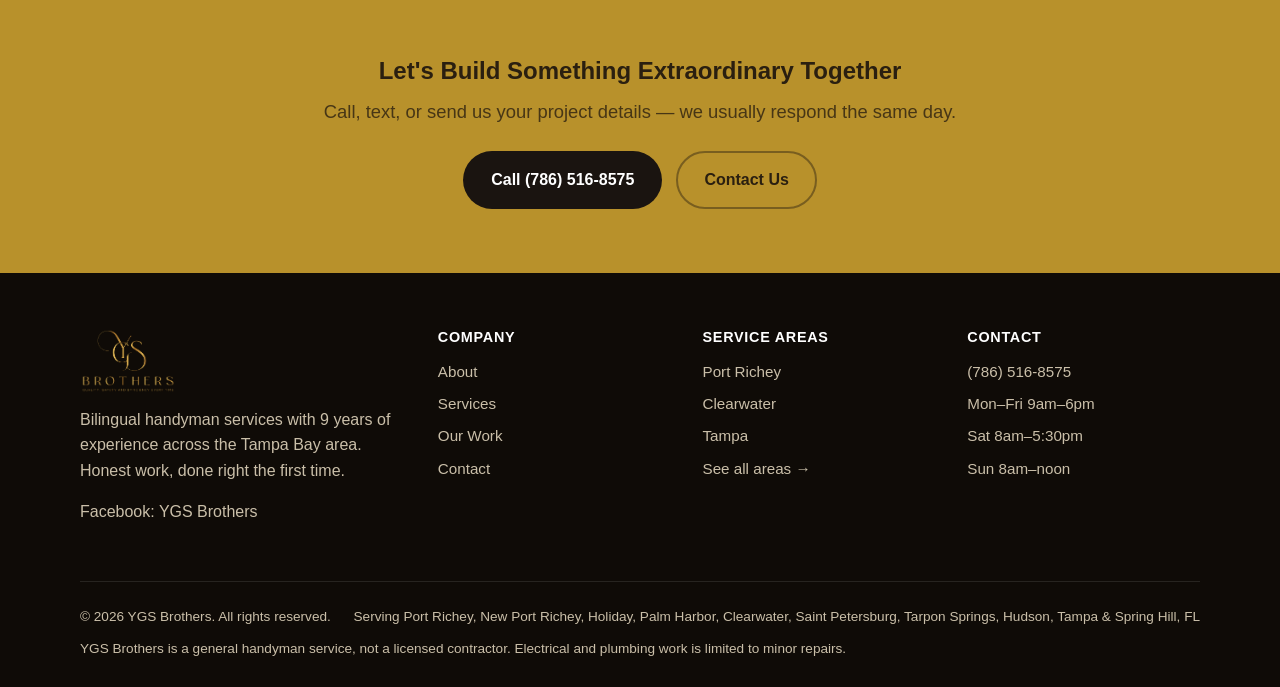
==== commit c2a94d88: "Add licensing disclaimer and scope down electrical/plumbing claims Clarifies across the site that YG" ====
--- a/index.html
+++ b/index.html
@@ -274,6 +274,7 @@
     <div class="footer-bottom">
       <span>&copy; 2026 YGS Brothers. All rights reserved.</span>
       <span>Serving Port Richey, New Port Richey, Holiday, Palm Harbor, Clearwater, Saint Petersburg, Tarpon Springs, Hudson, Tampa &amp; Spring Hill, FL</span>
+      <span>YGS Brothers is a general handyman service, not a licensed contractor. Electrical and plumbing work is limited to minor repairs.</span>
     </div>
   </div>
 </footer>
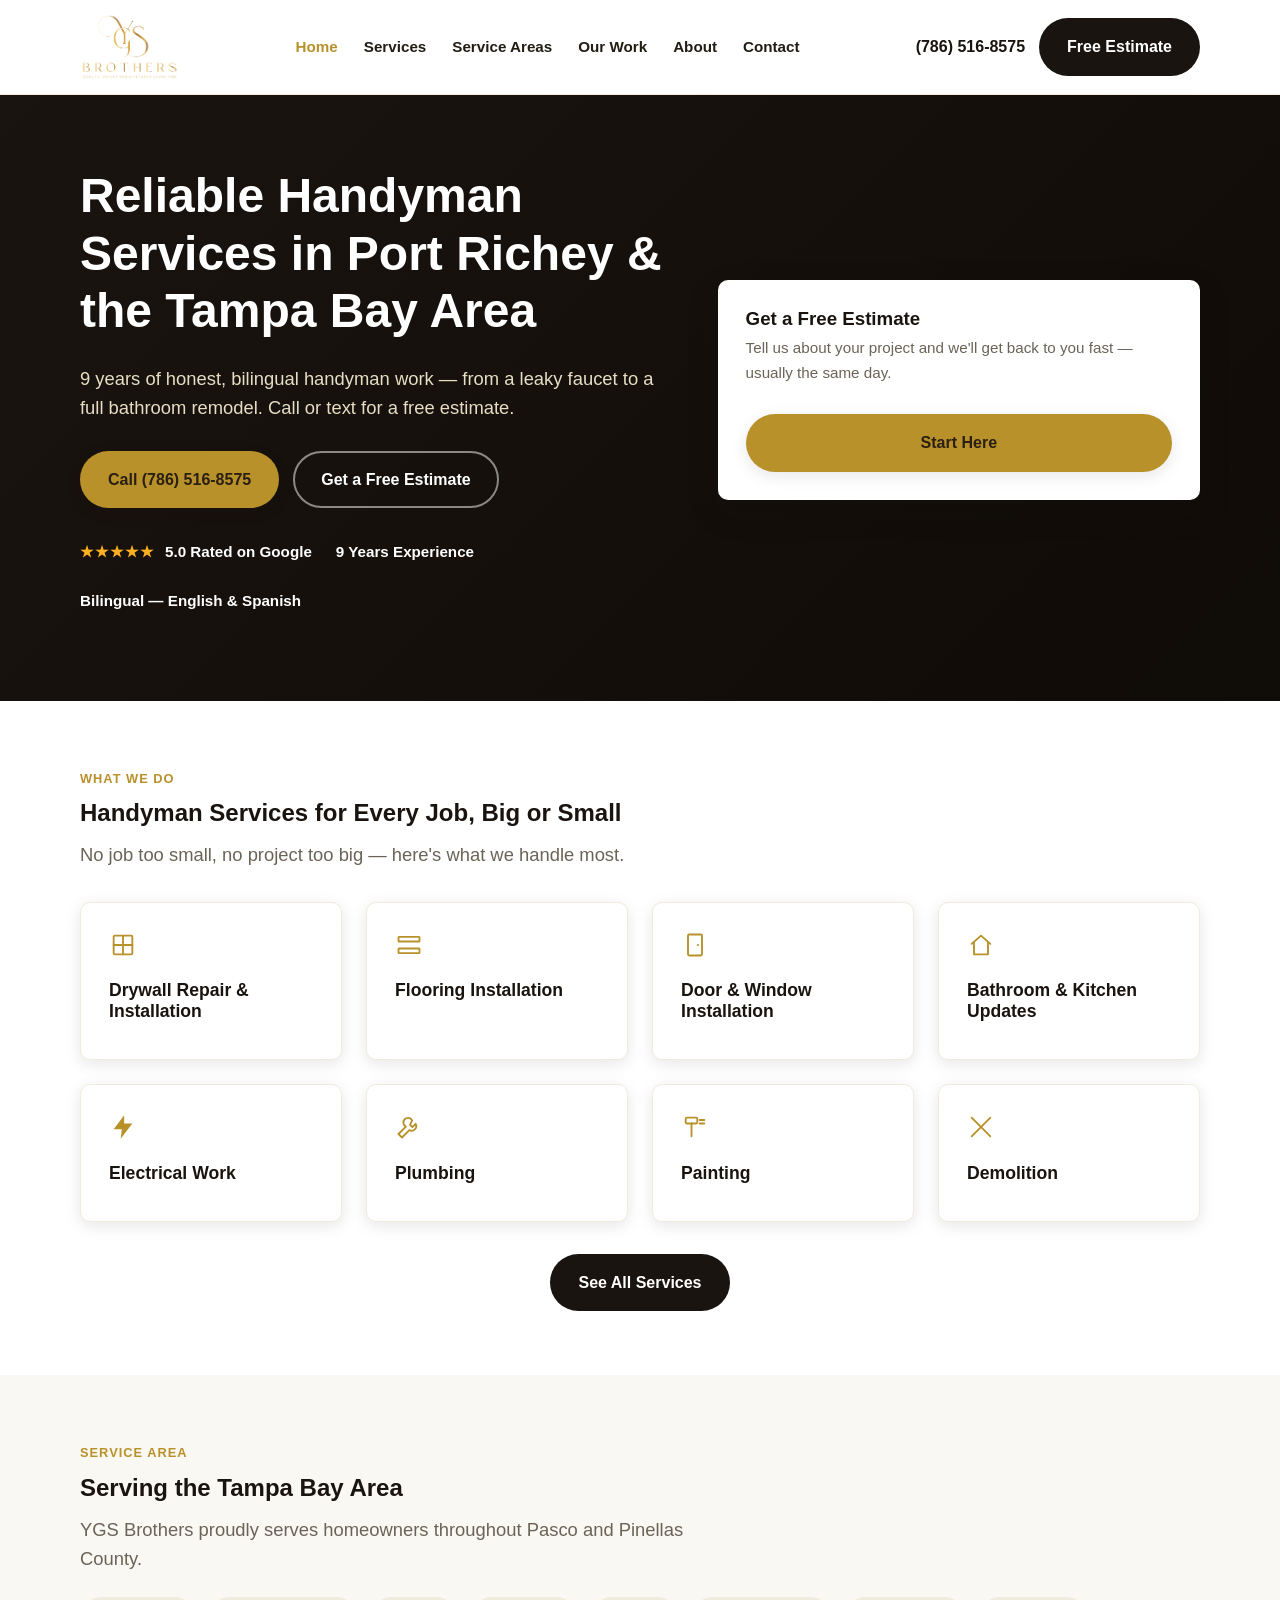
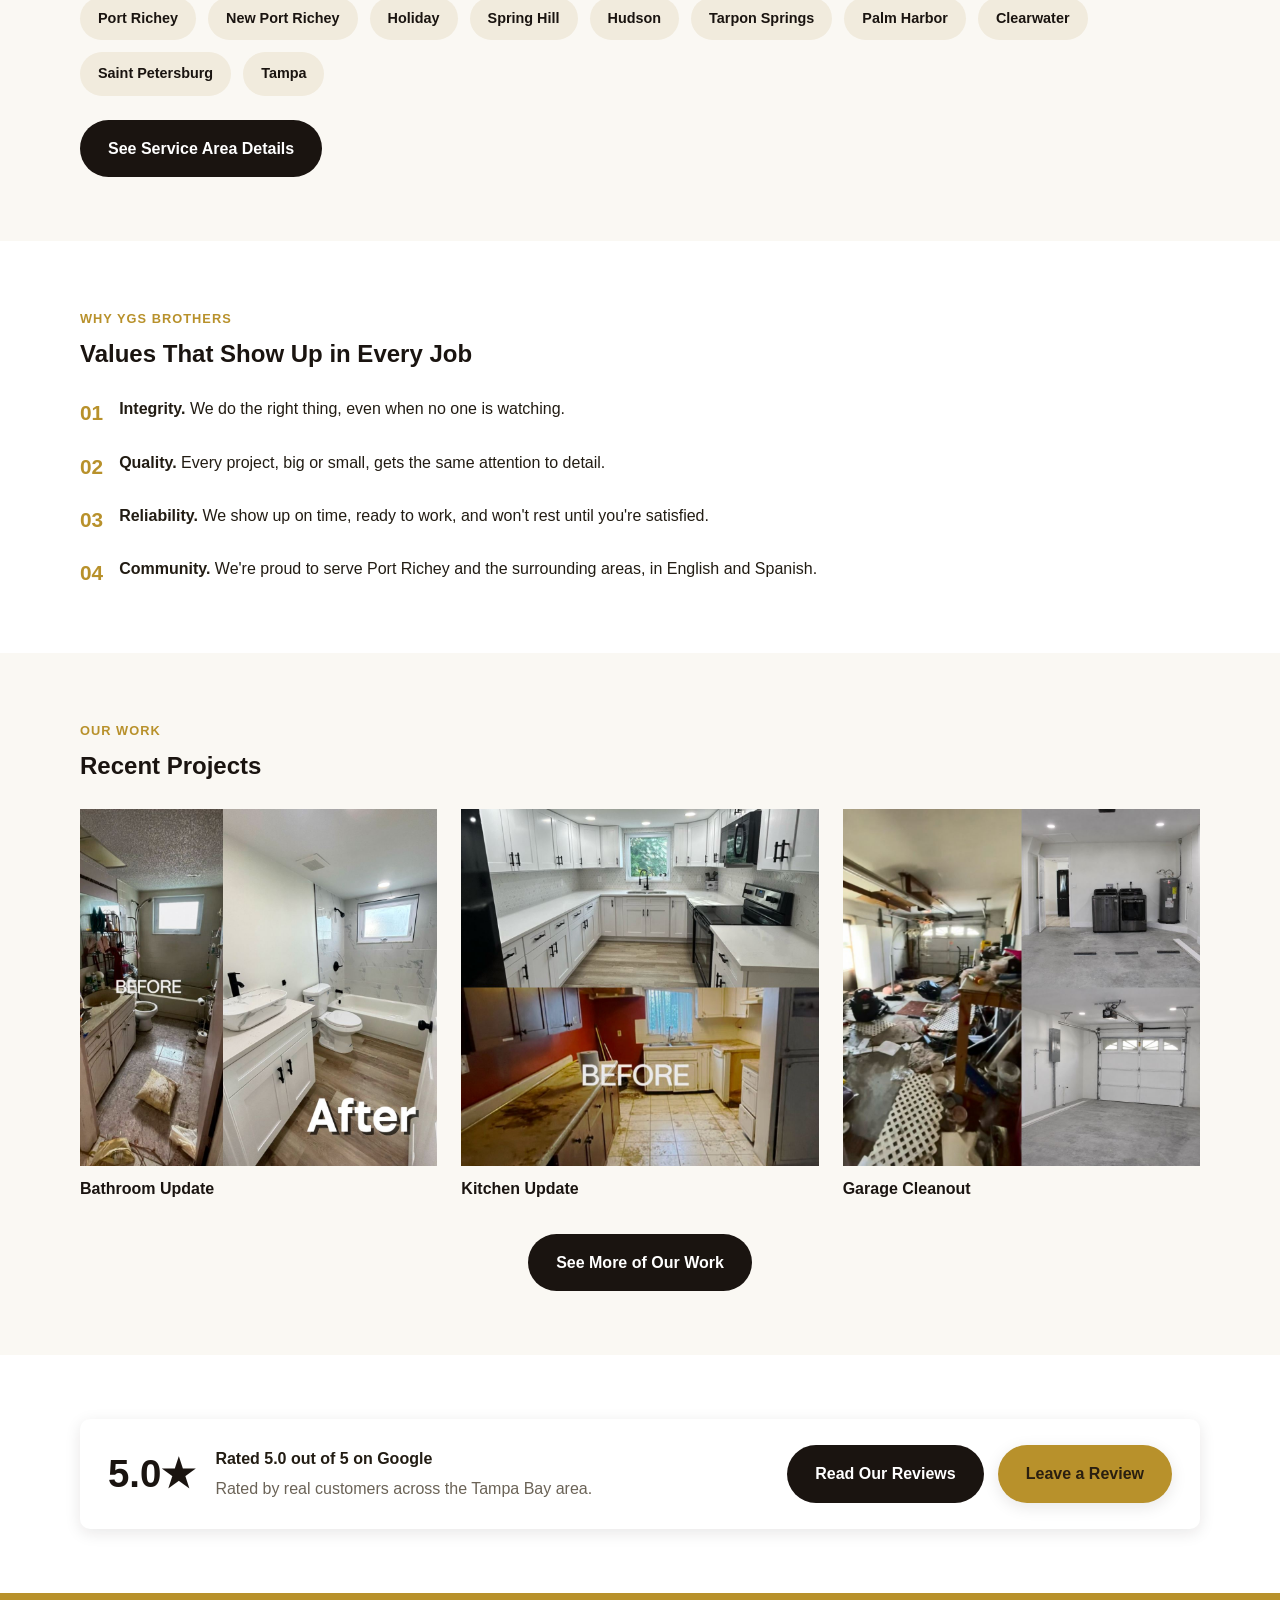
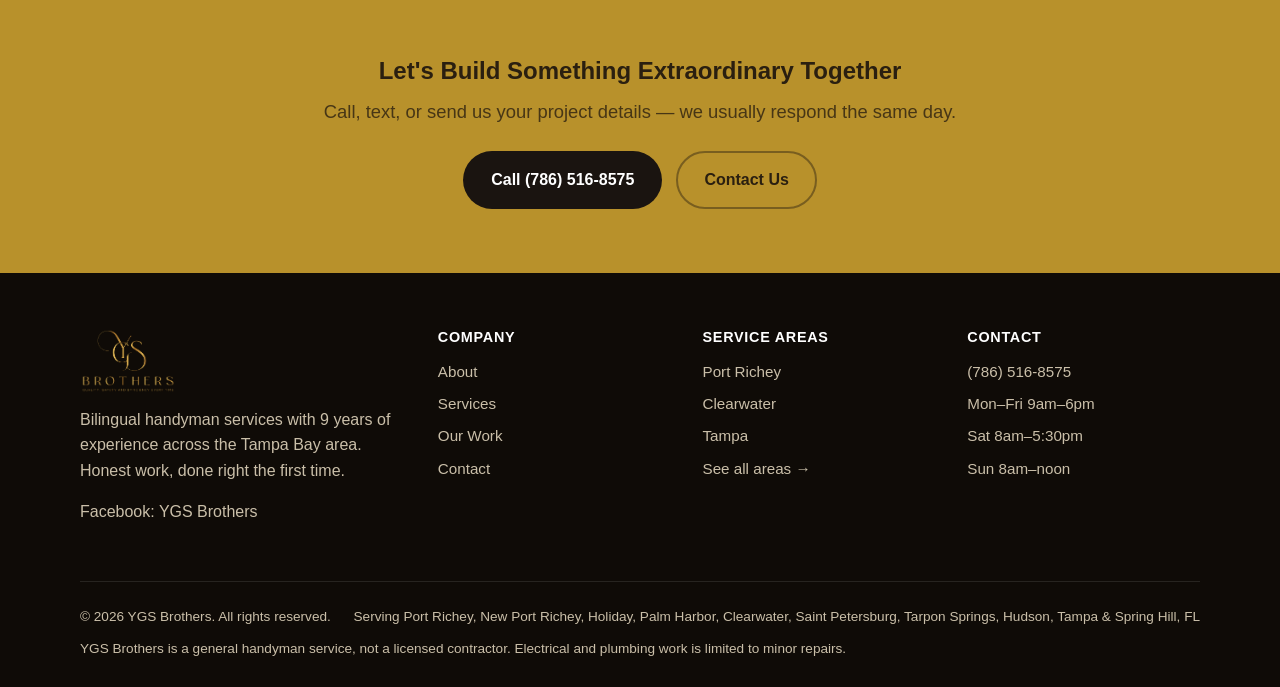
==== commit 5378bceb: "Scope gallery and service copy to actual handyman work performed Per DBPR/unlicensed-contracting rev" ====
--- a/index.html
+++ b/index.html
@@ -4,7 +4,7 @@
 <meta charset="UTF-8">
 <meta name="viewport" content="width=device-width, initial-scale=1.0">
 <title>YGS Brothers | Handyman Services in Port Richey &amp; Tampa Bay, FL</title>
-<meta name="description" content="Bilingual, 9-year local handyman team serving Port Richey, Clearwater, Tampa &amp; the Tampa Bay area. Drywall, plumbing, electrical, remodels. Free estimates: (786) 516-8575.">
+<meta name="description" content="Bilingual, 9-year local handyman team serving Port Richey, Clearwater, Tampa &amp; the Tampa Bay area. Drywall, flooring, painting, minor electrical &amp; plumbing repairs. Free estimates: (786) 516-8575.">
 <link rel="canonical" href="https://ygshandymanservices.com/">
 <meta name="theme-color" content="#1a1410">
 <link rel="icon" href="images/favicon-32.png" sizes="32x32" type="image/png">
@@ -13,271 +13,290 @@
 <meta property="og:type" content="website">
 <meta property="og:site_name" content="YGS Brothers">
 <meta property="og:title" content="YGS Brothers | Handyman Services in Port Richey &amp; Tampa Bay, FL">
-<meta property="og:description" content="Bilingual, 9-year local handyman team serving Port Richey, Clearwater, Tampa &amp; the Tampa Bay area. Drywall, plumbing, electrical, remodels. Free estimates: (786) 516-8575.">
+<meta property="og:description" content="Bilingual, 9-year local handyman team serving Port Richey, Clearwater, Tampa &amp; the Tampa Bay area. Drywall, flooring, painting, minor electrical &amp; plumbing repairs. Free estimates: (786) 516-8575.">
 <meta property="og:url" content="https://ygshandymanservices.com/">
 <meta property="og:image" content="https://ygshandymanservices.com/images/og-image.jpg">
 <meta name="twitter:card" content="summary_large_image">
 <meta name="twitter:title" content="YGS Brothers | Handyman Services in Port Richey &amp; Tampa Bay, FL">
-<meta name="twitter:description" content="Bilingual, 9-year local handyman team serving Port Richey, Clearwater, Tampa &amp; the Tampa Bay area. Drywall, plumbing, electrical, remodels. Free estimates: (786) 516-8575.">
+<meta name="twitter:description" content="Bilingual, 9-year local handyman team serving Port Richey, Clearwater, Tampa &amp; the Tampa Bay area. Drywall, flooring, painting, minor electrical &amp; plumbing repairs. Free estimates: (786) 516-8575.">
 <meta name="twitter:image" content="https://ygshandymanservices.com/images/og-image.jpg">
 <link rel="stylesheet" href="css/style.css">
 <script type="application/ld+json">
 {
-  "@context": "https://schema.org",
-  "@type": "HomeAndConstructionBusiness",
-  "name": "YGS Brothers",
-  "telephone": "+17865168575",
-  "priceRange": "$$",
-  "url": "https://ygshandymanservices.com/",
-  "description": "Bilingual handyman team with 9 years of experience serving the Tampa Bay area: drywall, flooring, doors & windows, bathroom & kitchen remodels, electrical, plumbing, painting, and demolition.",
-  "areaServed": [
-    {"@type": "City", "name": "Port Richey, FL"},
-    {"@type": "City", "name": "New Port Richey, FL"},
-    {"@type": "City", "name": "Holiday, FL"},
-    {"@type": "City", "name": "Palm Harbor, FL"},
-    {"@type": "City", "name": "Clearwater, FL"},
-    {"@type": "City", "name": "Saint Petersburg, FL"},
-    {"@type": "City", "name": "Tarpon Springs, FL"},
-    {"@type": "City", "name": "Hudson, FL"},
-    {"@type": "City", "name": "Tampa, FL"},
-    {"@type": "City", "name": "Spring Hill, FL"}
-  ],
-  "address": {"@type": "PostalAddress", "addressRegion": "FL", "addressCountry": "US"},
-  "openingHoursSpecification": [
-    {"@type": "OpeningHoursSpecification", "dayOfWeek": ["Monday","Tuesday","Wednesday","Thursday","Friday"], "opens": "09:00", "closes": "18:00"},
-    {"@type": "OpeningHoursSpecification", "dayOfWeek": "Saturday", "opens": "08:00", "closes": "17:30"},
-    {"@type": "OpeningHoursSpecification", "dayOfWeek": "Sunday", "opens": "08:00", "closes": "12:00"}
-  ],
-  "aggregateRating": {"@type": "AggregateRating", "ratingValue": "5.0", "reviewCount": "9"}
+"@context": "https://schema.org",
+"@type": "HomeAndConstructionBusiness",
+"name": "YGS Brothers",
+"telephone": "+17865168575",
+"priceRange": "$$",
+"url": "https://ygshandymanservices.com/",
+"description": "Bilingual handyman team with 9 years of experience serving the Tampa Bay area: drywall, flooring, doors & windows, bathroom & kitchen updates, minor electrical & plumbing repairs, painting, and demolition.",
+"areaServed": [
+{"@type": "City", "name": "Port Richey, FL"},
+{"@type": "City", "name": "New Port Richey, FL"},
+{"@type": "City", "name": "Holiday, FL"},
+{"@type": "City", "name": "Palm Harbor, FL"},
+{"@type": "City", "name": "Clearwater, FL"},
+{"@type": "City", "name": "Saint Petersburg, FL"},
+{"@type": "City", "name": "Tarpon Springs, FL"},
+{"@type": "City", "name": "Hudson, FL"},
+{"@type": "City", "name": "Tampa, FL"},
+{"@type": "City", "name": "Spring Hill, FL"}
+],
+"address": {"@type": "PostalAddress", "addressRegion": "FL", "addressCountry": "US"},
+"openingHoursSpecification": [
+{"@type": "OpeningHoursSpecification", "dayOfWeek": ["Monday","Tuesday","Wednesday","Thursday","Friday"], "opens": "09:00", "closes": "18:00"},
+{"@type": "OpeningHoursSpecification", "dayOfWeek": "Saturday", "opens": "08:00", "closes": "17:30"},
+{"@type": "OpeningHoursSpecification", "dayOfWeek": "Sunday", "opens": "08:00", "closes": "12:00"}
+],
+"aggregateRating": {"@type": "AggregateRating", "ratingValue": "5.0", "reviewCount": "9"}
 }
 </script>
+
+<!-- Meta Pixel Code -->
+<script>
+!function(f,b,e,v,n,t,s)
+{if(f.fbq)return;n=f.fbq=function(){n.callMethod?
+n.callMethod.apply(n,arguments):n.queue.push(arguments)};
+if(!f._fbq)f._fbq=n;n.push=n;n.loaded=!0;n.version='2.0';
+n.queue=[];t=b.createElement(e);t.async=!0;
+t.src=v;s=b.getElementsByTagName(e)[0];
+s.parentNode.insertBefore(t,s)}(window, document,'script',
+'https://connect.facebook.net/en_US/fbevents.js');
+fbq('init', '1606586814438992');
+fbq('track', 'PageView');
+</script>
+<noscript><img height="1" width="1" style="display:none"
+src="https://www.facebook.com/tr?id=1606586814438992&ev=PageView&noscript=1"
+/></noscript>
+<!-- End Meta Pixel Code -->
 </head>
 <body>
 
 <header class="site-header">
-  <div class="header-inner">
-    <a href="index.html" class="brand"><img src="images/logo.png" alt="YGS Brothers — Quality, Safety and Efficiency Every Time" class="brand-logo"></a>
-    <nav class="nav-links" id="nav-links">
-      <a href="index.html" aria-current="page">Home</a>
-      <a href="services.html">Services</a>
-      <a href="service-areas.html">Service Areas</a>
-      <a href="gallery.html">Our Work</a>
-      <a href="about.html">About</a>
-      <a href="contact.html">Contact</a>
-    </nav>
-    <div class="header-cta">
-      <a href="tel:+17865168575" class="header-phone">(786) 516-8575</a>
-      <a href="contact.html" class="btn btn-navy">Free Estimate</a>
-      <button class="nav-toggle" aria-label="Toggle menu" aria-expanded="false">
-        <span></span><span></span><span></span>
-      </button>
-    </div>
-  </div>
+<div class="header-inner">
+<a href="index.html" class="brand"><img src="images/logo.png" alt="YGS Brothers — Quality, Safety and Efficiency Every Time" class="brand-logo"></a>
+<nav class="nav-links" id="nav-links">
+<a href="index.html" aria-current="page">Home</a>
+<a href="services.html">Services</a>
+<a href="service-areas.html">Service Areas</a>
+<a href="gallery.html">Our Work</a>
+<a href="about.html">About</a>
+<a href="contact.html">Contact</a>
+</nav>
+<div class="header-cta">
+<a href="tel:+17865168575" class="header-phone" onclick="fbq('track','Contact');">(786) 516-8575</a>
+<a href="contact.html" class="btn btn-navy">Free Estimate</a>
+<button class="nav-toggle" aria-label="Toggle menu" aria-expanded="false">
+<span></span><span></span><span></span>
+</button>
+</div>
+</div>
 </header>
 
 <div class="mobile-cta-bar">
-  <a href="tel:+17865168575" class="btn btn-navy">Call Now</a>
-  <a href="contact.html" class="btn btn-primary">Free Estimate</a>
+<a href="tel:+17865168575" class="btn btn-navy" onclick="fbq('track','Contact');">Call Now</a>
+<a href="contact.html" class="btn btn-primary">Free Estimate</a>
 </div>
 
 <section class="hero">
-  <div class="container hero-grid">
-    <div>
-      <h1>Reliable Handyman Services in Port Richey &amp; the Tampa Bay Area</h1>
-      <p class="lede" style="color:#e7ddc4;">9 years of honest, bilingual handyman work &mdash; from a leaky faucet to a full bathroom remodel. Call or text for a free estimate.</p>
-      <div class="btn-row" style="margin-top:28px;">
-        <a href="tel:+17865168575" class="btn btn-primary">Call (786) 516-8575</a>
-        <a href="contact.html" class="btn btn-outline">Get a Free Estimate</a>
-      </div>
-      <div class="trust-strip">
-        <div class="trust-item"><span class="stars">&#9733;&#9733;&#9733;&#9733;&#9733;</span> 5.0 Rated on Google</div>
-        <div class="trust-item">9 Years Experience</div>
-        <div class="trust-item">Bilingual &mdash; English &amp; Spanish</div>
-      </div>
-    </div>
-    <div class="hero-card">
-      <h3>Get a Free Estimate</h3>
-      <p style="color:var(--gray-600); font-size:0.95rem;">Tell us about your project and we'll get back to you fast &mdash; usually the same day.</p>
-      <a href="contact.html" class="btn btn-primary btn-block">Start Here</a>
-    </div>
-  </div>
+<div class="container hero-grid">
+<div>
+<h1>Reliable Handyman Services in Port Richey &amp; the Tampa Bay Area</h1>
+<p class="lede" style="color:#e7ddc4;">9 years of honest, bilingual handyman work &mdash; from a leaky faucet to a full bathroom remodel. Call or text for a free estimate.</p>
+<div class="btn-row" style="margin-top:28px;">
+<a href="tel:+17865168575" class="btn btn-primary" onclick="fbq('track','Contact');">Call (786) 516-8575</a>
+<a href="contact.html" class="btn btn-outline">Get a Free Estimate</a>
+</div>
+<div class="trust-strip">
+<div class="trust-item"><span class="stars">&#9733;&#9733;&#9733;&#9733;&#9733;</span> 5.0 Rated on Google</div>
+<div class="trust-item">9 Years Experience</div>
+<div class="trust-item">Bilingual &mdash; English &amp; Spanish</div>
+</div>
+</div>
+<div class="hero-card">
+<h3>Get a Free Estimate</h3>
+<p style="color:var(--gray-600); font-size:0.95rem;">Tell us about your project and we'll get back to you fast &mdash; usually the same day.</p>
+<a href="contact.html" class="btn btn-primary btn-block">Start Here</a>
+</div>
+</div>
 </section>
 
 <section>
-  <div class="container">
-    <span class="eyebrow">What We Do</span>
-    <h2>Handyman Services for Every Job, Big or Small</h2>
-    <p class="lede">No job too small, no project too big &mdash; here's what we handle most.</p>
-    <div class="grid grid-4" style="margin-top:32px;">
-      <div class="card service-card">
-        <svg viewBox="0 0 24 24" width="28" height="28" fill="none" stroke="currentColor" stroke-width="1.6" stroke-linecap="round" stroke-linejoin="round"><rect x="4" y="4" width="16" height="16" rx="1"/><line x1="4" y1="12" x2="20" y2="12"/><line x1="12" y1="4" x2="12" y2="20"/></svg>
-        <h3>Drywall Repair &amp; Installation</h3>
-      </div>
-      <div class="card service-card">
-        <svg viewBox="0 0 24 24" width="28" height="28" fill="none" stroke="currentColor" stroke-width="1.6" stroke-linecap="round" stroke-linejoin="round"><rect x="3" y="5" width="18" height="4" rx="0.5"/><rect x="3" y="15" width="18" height="4" rx="0.5"/></svg>
-        <h3>Flooring Installation</h3>
-      </div>
-      <div class="card service-card">
-        <svg viewBox="0 0 24 24" width="28" height="28" fill="none" stroke="currentColor" stroke-width="1.6" stroke-linecap="round" stroke-linejoin="round"><rect x="6" y="3" width="12" height="18" rx="1"/><circle cx="14.5" cy="12" r="0.9" fill="currentColor" stroke="none"/></svg>
-        <h3>Door &amp; Window Installation</h3>
-      </div>
-      <div class="card service-card">
-        <svg viewBox="0 0 24 24" width="28" height="28" fill="none" stroke="currentColor" stroke-width="1.6" stroke-linecap="round" stroke-linejoin="round"><path d="M4 11l8-7 8 7"/><path d="M6 10v10h12V10"/></svg>
-        <h3>Bathroom &amp; Kitchen Remodels</h3>
-      </div>
-      <div class="card service-card">
-        <svg viewBox="0 0 24 24" width="28" height="28" fill="currentColor"><path d="M13 2 4 14h7l-1 8 10-13h-7z"/></svg>
-        <h3>Electrical Work</h3>
-      </div>
-      <div class="card service-card">
-        <svg viewBox="0 0 24 24" width="28" height="28" fill="none" stroke="currentColor" stroke-width="1.6" stroke-linecap="round" stroke-linejoin="round"><path d="M14.7 6.3a4 4 0 1 0-5.4 5.4L3 18l3 3 6.3-6.3a4 4 0 0 0 5.4-5.4l-2.8 2.8-2-2z"/></svg>
-        <h3>Plumbing</h3>
-      </div>
-      <div class="card service-card">
-        <svg viewBox="0 0 24 24" width="28" height="28" fill="none" stroke="currentColor" stroke-width="1.6" stroke-linecap="round" stroke-linejoin="round"><rect x="4" y="4" width="10" height="5" rx="1"/><line x1="16" y1="6" x2="20" y2="6"/><line x1="16" y1="9" x2="20" y2="9"/><line x1="9" y1="9" x2="9" y2="20"/></svg>
-        <h3>Painting</h3>
-      </div>
-      <div class="card service-card">
-        <svg viewBox="0 0 24 24" width="28" height="28" fill="none" stroke="currentColor" stroke-width="1.6" stroke-linecap="round" stroke-linejoin="round"><path d="M4 20L20 4M4 4l16 16"/></svg>
-        <h3>Demolition</h3>
-      </div>
-    </div>
-    <div class="text-center" style="margin-top:32px;">
-      <a href="services.html" class="btn btn-navy">See All Services</a>
-    </div>
-  </div>
+<div class="container">
+<span class="eyebrow">What We Do</span>
+<h2>Handyman Services for Every Job, Big or Small</h2>
+<p class="lede">No job too small, no project too big &mdash; here's what we handle most.</p>
+<div class="grid grid-4" style="margin-top:32px;">
+<div class="card service-card">
+<svg viewBox="0 0 24 24" width="28" height="28" fill="none" stroke="currentColor" stroke-width="1.6" stroke-linecap="round" stroke-linejoin="round"><rect x="4" y="4" width="16" height="16" rx="1"/><line x1="4" y1="12" x2="20" y2="12"/><line x1="12" y1="4" x2="12" y2="20"/></svg>
+<h3>Drywall Repair &amp; Installation</h3>
+</div>
+<div class="card service-card">
+<svg viewBox="0 0 24 24" width="28" height="28" fill="none" stroke="currentColor" stroke-width="1.6" stroke-linecap="round" stroke-linejoin="round"><rect x="3" y="5" width="18" height="4" rx="0.5"/><rect x="3" y="15" width="18" height="4" rx="0.5"/></svg>
+<h3>Flooring Installation</h3>
+</div>
+<div class="card service-card">
+<svg viewBox="0 0 24 24" width="28" height="28" fill="none" stroke="currentColor" stroke-width="1.6" stroke-linecap="round" stroke-linejoin="round"><rect x="6" y="3" width="12" height="18" rx="1"/><circle cx="14.5" cy="12" r="0.9" fill="currentColor" stroke="none"/></svg>
+<h3>Door &amp; Window Installation</h3>
+</div>
+<div class="card service-card">
+<svg viewBox="0 0 24 24" width="28" height="28" fill="none" stroke="currentColor" stroke-width="1.6" stroke-linecap="round" stroke-linejoin="round"><path d="M4 11l8-7 8 7"/><path d="M6 10v10h12V10"/></svg>
+<h3>Bathroom &amp; Kitchen Updates</h3>
+</div>
+<div class="card service-card">
+<svg viewBox="0 0 24 24" width="28" height="28" fill="currentColor"><path d="M13 2 4 14h7l-1 8 10-13h-7z"/></svg>
+<h3>Electrical Work</h3>
+</div>
+<div class="card service-card">
+<svg viewBox="0 0 24 24" width="28" height="28" fill="none" stroke="currentColor" stroke-width="1.6" stroke-linecap="round" stroke-linejoin="round"><path d="M14.7 6.3a4 4 0 1 0-5.4 5.4L3 18l3 3 6.3-6.3a4 4 0 0 0 5.4-5.4l-2.8 2.8-2-2z"/></svg>
+<h3>Plumbing</h3>
+</div>
+<div class="card service-card">
+<svg viewBox="0 0 24 24" width="28" height="28" fill="none" stroke="currentColor" stroke-width="1.6" stroke-linecap="round" stroke-linejoin="round"><rect x="4" y="4" width="10" height="5" rx="1"/><line x1="16" y1="6" x2="20" y2="6"/><line x1="16" y1="9" x2="20" y2="9"/><line x1="9" y1="9" x2="9" y2="20"/></svg>
+<h3>Painting</h3>
+</div>
+<div class="card service-card">
+<svg viewBox="0 0 24 24" width="28" height="28" fill="none" stroke="currentColor" stroke-width="1.6" stroke-linecap="round" stroke-linejoin="round"><path d="M4 20L20 4M4 4l16 16"/></svg>
+<h3>Demolition</h3>
+</div>
+</div>
+<div class="text-center" style="margin-top:32px;">
+<a href="services.html" class="btn btn-navy">See All Services</a>
+</div>
+</div>
 </section>
 
 <section class="section-alt">
-  <div class="container">
-    <span class="eyebrow">Service Area</span>
-    <h2>Serving the Tampa Bay Area</h2>
-    <p class="lede">YGS Brothers proudly serves homeowners throughout Pasco and Pinellas County.</p>
-    <div class="city-grid" style="margin-top:24px;">
-      <span class="city-chip">Port Richey</span>
-      <span class="city-chip">New Port Richey</span>
-      <span class="city-chip">Holiday</span>
-      <span class="city-chip">Spring Hill</span>
-      <span class="city-chip">Hudson</span>
-      <span class="city-chip">Tarpon Springs</span>
-      <span class="city-chip">Palm Harbor</span>
-      <span class="city-chip">Clearwater</span>
-      <span class="city-chip">Saint Petersburg</span>
-      <span class="city-chip">Tampa</span>
-    </div>
-    <div style="margin-top:24px;">
-      <a href="service-areas.html" class="btn btn-navy">See Service Area Details</a>
-    </div>
-  </div>
+<div class="container">
+<span class="eyebrow">Service Area</span>
+<h2>Serving the Tampa Bay Area</h2>
+<p class="lede">YGS Brothers proudly serves homeowners throughout Pasco and Pinellas County.</p>
+<div class="city-grid" style="margin-top:24px;">
+<span class="city-chip">Port Richey</span>
+<span class="city-chip">New Port Richey</span>
+<span class="city-chip">Holiday</span>
+<span class="city-chip">Spring Hill</span>
+<span class="city-chip">Hudson</span>
+<span class="city-chip">Tarpon Springs</span>
+<span class="city-chip">Palm Harbor</span>
+<span class="city-chip">Clearwater</span>
+<span class="city-chip">Saint Petersburg</span>
+<span class="city-chip">Tampa</span>
+</div>
+<div style="margin-top:24px;">
+<a href="service-areas.html" class="btn btn-navy">See Service Area Details</a>
+</div>
+</div>
 </section>
 
 <section>
-  <div class="container">
-    <span class="eyebrow">Why YGS Brothers</span>
-    <h2>Values That Show Up in Every Job</h2>
-    <div class="values-list" style="margin-top:28px;">
-      <div class="value-row"><span class="num">01</span><div><strong>Integrity.</strong> We do the right thing, even when no one is watching.</div></div>
-      <div class="value-row"><span class="num">02</span><div><strong>Quality.</strong> Every project, big or small, gets the same attention to detail.</div></div>
-      <div class="value-row"><span class="num">03</span><div><strong>Reliability.</strong> We show up on time, ready to work, and won't rest until you're satisfied.</div></div>
-      <div class="value-row"><span class="num">04</span><div><strong>Community.</strong> We're proud to serve Port Richey and the surrounding areas, in English and Spanish.</div></div>
-    </div>
-  </div>
+<div class="container">
+<span class="eyebrow">Why YGS Brothers</span>
+<h2>Values That Show Up in Every Job</h2>
+<div class="values-list" style="margin-top:28px;">
+<div class="value-row"><span class="num">01</span><div><strong>Integrity.</strong> We do the right thing, even when no one is watching.</div></div>
+<div class="value-row"><span class="num">02</span><div><strong>Quality.</strong> Every project, big or small, gets the same attention to detail.</div></div>
+<div class="value-row"><span class="num">03</span><div><strong>Reliability.</strong> We show up on time, ready to work, and won't rest until you're satisfied.</div></div>
+<div class="value-row"><span class="num">04</span><div><strong>Community.</strong> We're proud to serve Port Richey and the surrounding areas, in English and Spanish.</div></div>
+</div>
+</div>
 </section>
 
 <section class="section-alt">
-  <div class="container">
-    <span class="eyebrow">Our Work</span>
-    <h2>Recent Projects</h2>
-    <div class="grid grid-3" style="margin-top:28px;">
-      <div class="ba-item">
-        <figure><img src="images/bathroom-remodel-2.jpg" alt="Bathroom remodel before and after — Tampa Bay area handyman"></figure>
-        <div class="ba-caption">Bathroom Remodel</div>
-      </div>
-      <div class="ba-item">
-        <figure><img src="images/kitchen-remodel.jpg" alt="Kitchen remodel before and after — Tampa Bay area handyman"></figure>
-        <div class="ba-caption">Kitchen Remodel</div>
-      </div>
-      <div class="ba-item">
-        <figure><img src="images/garage-renovation.jpg" alt="Garage renovation before and after — Tampa Bay area handyman"></figure>
-        <div class="ba-caption">Garage Renovation</div>
-      </div>
-    </div>
-    <div class="text-center" style="margin-top:32px;">
-      <a href="gallery.html" class="btn btn-navy">See More of Our Work</a>
-    </div>
-  </div>
+<div class="container">
+<span class="eyebrow">Our Work</span>
+<h2>Recent Projects</h2>
+<div class="grid grid-3" style="margin-top:28px;">
+<div class="ba-item">
+<figure><img src="images/bathroom-remodel-2.jpg" alt="Bathroom remodel before and after — Tampa Bay area handyman"></figure>
+<div class="ba-caption">Bathroom Update</div>
+</div>
+<div class="ba-item">
+<figure><img src="images/kitchen-remodel.jpg" alt="Kitchen remodel before and after — Tampa Bay area handyman"></figure>
+<div class="ba-caption">Kitchen Update</div>
+</div>
+<div class="ba-item">
+<figure><img src="images/garage-renovation.jpg" alt="Garage renovation before and after — Tampa Bay area handyman"></figure>
+<div class="ba-caption">Garage Cleanout</div>
+</div>
+</div>
+<div class="text-center" style="margin-top:32px;">
+<a href="gallery.html" class="btn btn-navy">See More of Our Work</a>
+</div>
+</div>
 </section>
 
 <section>
-  <div class="container">
-    <div class="review-banner">
-      <div class="review-score">5.0★</div>
-      <div>
-        <strong>Rated 5.0 out of 5 on Google</strong>
-        <p style="margin:4px 0 0; color:var(--gray-600);">Rated by real customers across the Tampa Bay area.</p>
-      </div>
-      <div class="btn-row" style="margin-left:auto;">
-        <a href="https://maps.app.goo.gl/AadAPrTqNSwUHUa29?g_st=ic" class="btn btn-navy">Read Our Reviews</a>
-        <a href="https://g.page/r/CZzgCFhpzqcqEBE/review" class="btn btn-primary">Leave a Review</a>
-      </div>
-    </div>
-  </div>
+<div class="container">
+<div class="review-banner">
+<div class="review-score">5.0★</div>
+<div>
+<strong>Rated 5.0 out of 5 on Google</strong>
+<p style="margin:4px 0 0; color:var(--gray-600);">Rated by real customers across the Tampa Bay area.</p>
+</div>
+<div class="btn-row" style="margin-left:auto;">
+<a href="https://maps.app.goo.gl/AadAPrTqNSwUHUa29?g_st=ic" class="btn btn-navy">Read Our Reviews</a>
+<a href="https://g.page/r/CZzgCFhpzqcqEBE/review" class="btn btn-primary">Leave a Review</a>
+</div>
+</div>
+</div>
 </section>
 
 <section class="cta-band">
-  <div class="container">
-    <h2>Let's Build Something Extraordinary Together</h2>
-    <p class="lede mx-auto">Call, text, or send us your project details &mdash; we usually respond the same day.</p>
-    <div class="btn-row">
-      <a href="tel:+17865168575" class="btn btn-navy">Call (786) 516-8575</a>
-      <a href="contact.html" class="btn btn-outline">Contact Us</a>
-    </div>
-  </div>
+<div class="container">
+<h2>Let's Build Something Extraordinary Together</h2>
+<p class="lede mx-auto">Call, text, or send us your project details &mdash; we usually respond the same day.</p>
+<div class="btn-row">
+<a href="tel:+17865168575" class="btn btn-navy" onclick="fbq('track','Contact');">Call (786) 516-8575</a>
+<a href="contact.html" class="btn btn-outline">Contact Us</a>
+</div>
+</div>
 </section>
 
 <footer class="site-footer">
-  <div class="container">
-    <div class="footer-grid">
-      <div>
-        <img src="images/logo.png" alt="YGS Brothers — Quality, Safety and Efficiency Every Time" class="footer-logo">
-        <p>Bilingual handyman services with 9 years of experience across the Tampa Bay area. Honest work, done right the first time.</p>
-        <p>Facebook: <a href="https://www.facebook.com/share/18eWsSqY6L/?mibextid=wwXIfr">YGS Brothers</a></p>
-      </div>
-      <div>
-        <h4>Company</h4>
-        <ul>
-          <li><a href="about.html">About</a></li>
-          <li><a href="services.html">Services</a></li>
-          <li><a href="gallery.html">Our Work</a></li>
-          <li><a href="contact.html">Contact</a></li>
-        </ul>
-      </div>
-      <div>
-        <h4>Service Areas</h4>
-        <ul>
-          <li><a href="service-areas.html">Port Richey</a></li>
-          <li><a href="service-areas.html">Clearwater</a></li>
-          <li><a href="service-areas.html">Tampa</a></li>
-          <li><a href="service-areas.html">See all areas &rarr;</a></li>
-        </ul>
-      </div>
-      <div>
-        <h4>Contact</h4>
-        <ul>
-          <li><a href="tel:+17865168575">(786) 516-8575</a></li>
-          <li>Mon&ndash;Fri 9am&ndash;6pm</li>
-          <li>Sat 8am&ndash;5:30pm</li>
-          <li>Sun 8am&ndash;noon</li>
-        </ul>
-      </div>
-    </div>
-    <div class="footer-bottom">
-      <span>&copy; 2026 YGS Brothers. All rights reserved.</span>
-      <span>Serving Port Richey, New Port Richey, Holiday, Palm Harbor, Clearwater, Saint Petersburg, Tarpon Springs, Hudson, Tampa &amp; Spring Hill, FL</span>
-      <span>YGS Brothers is a general handyman service, not a licensed contractor. Electrical and plumbing work is limited to minor repairs.</span>
-    </div>
-  </div>
+<div class="container">
+<div class="footer-grid">
+<div>
+<img src="images/logo.png" alt="YGS Brothers — Quality, Safety and Efficiency Every Time" class="footer-logo">
+<p>Bilingual handyman services with 9 years of experience across the Tampa Bay area. Honest work, done right the first time.</p>
+<p>Facebook: <a href="https://www.facebook.com/share/18eWsSqY6L/?mibextid=wwXIfr">YGS Brothers</a></p>
+</div>
+<div>
+<h4>Company</h4>
+<ul>
+<li><a href="about.html">About</a></li>
+<li><a href="services.html">Services</a></li>
+<li><a href="gallery.html">Our Work</a></li>
+<li><a href="contact.html">Contact</a></li>
+</ul>
+</div>
+<div>
+<h4>Service Areas</h4>
+<ul>
+<li><a href="service-areas.html">Port Richey</a></li>
+<li><a href="service-areas.html">Clearwater</a></li>
+<li><a href="service-areas.html">Tampa</a></li>
+<li><a href="service-areas.html">See all areas &rarr;</a></li>
+</ul>
+</div>
+<div>
+<h4>Contact</h4>
+<ul>
+<li><a href="tel:+17865168575" onclick="fbq('track','Contact');">(786) 516-8575</a></li>
+<li>Mon&ndash;Fri 9am&ndash;6pm</li>
+<li>Sat 8am&ndash;5:30pm</li>
+<li>Sun 8am&ndash;noon</li>
+</ul>
+</div>
+</div>
+<div class="footer-bottom">
+<span>&copy; 2026 YGS Brothers. All rights reserved.</span>
+<span>Serving Port Richey, New Port Richey, Holiday, Palm Harbor, Clearwater, Saint Petersburg, Tarpon Springs, Hudson, Tampa &amp; Spring Hill, FL</span>
+<span>YGS Brothers is a general handyman service, not a licensed contractor. Electrical and plumbing work is limited to minor repairs.</span>
+</div>
+</div>
 </footer>
+
 <script src="js/main.js"></script>
 </body>
 </html>
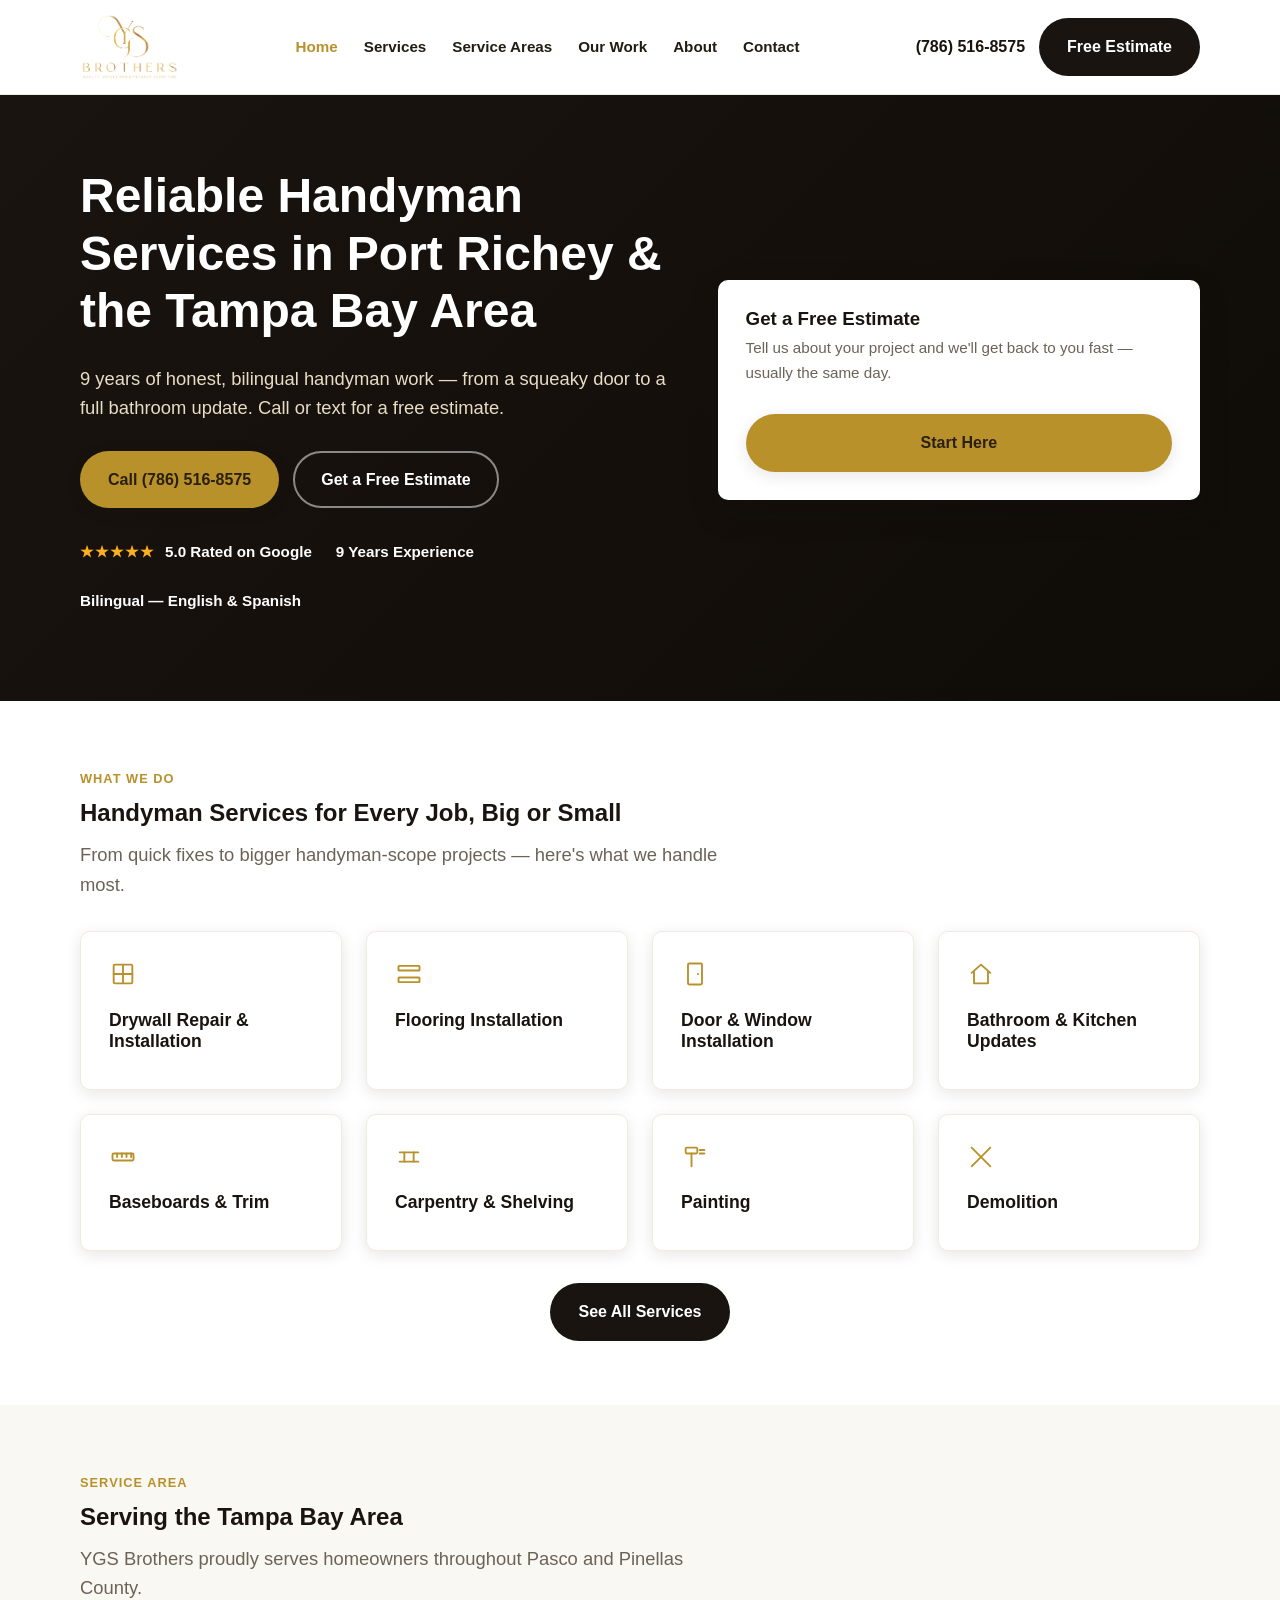
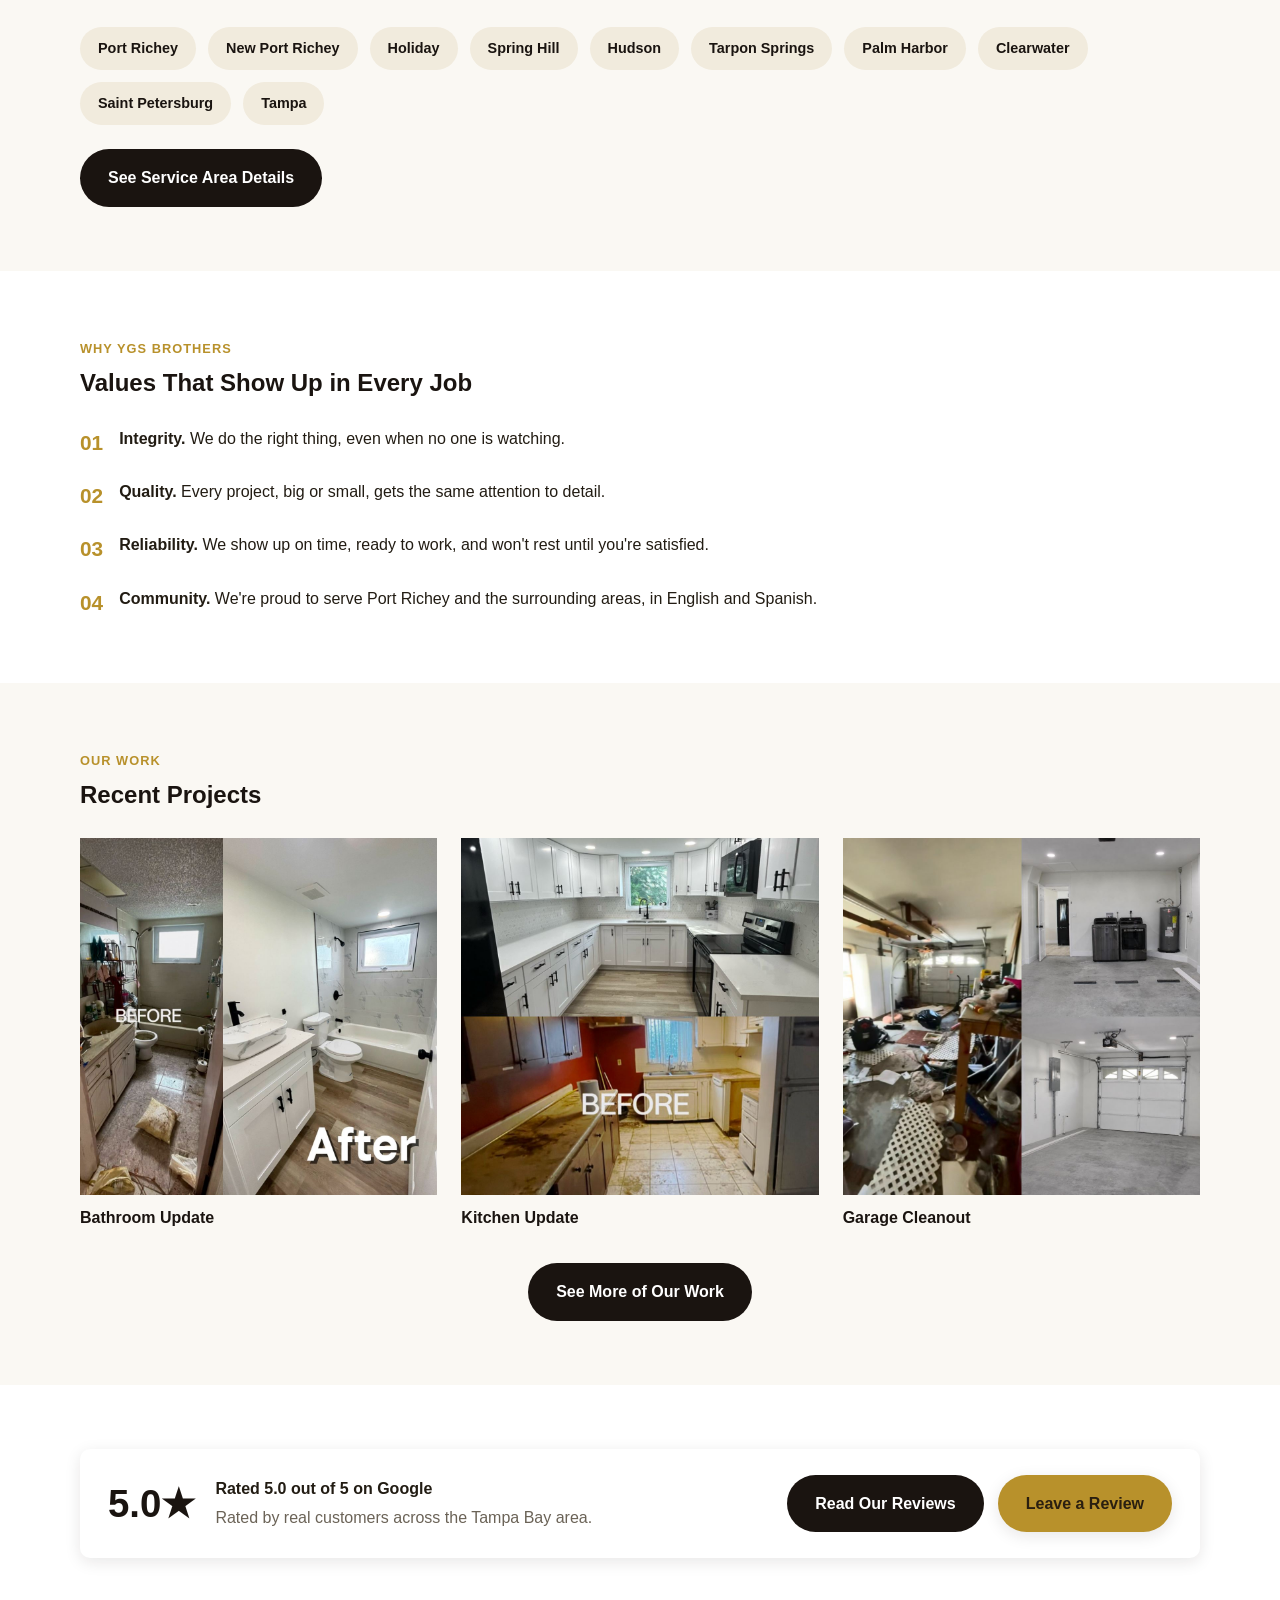
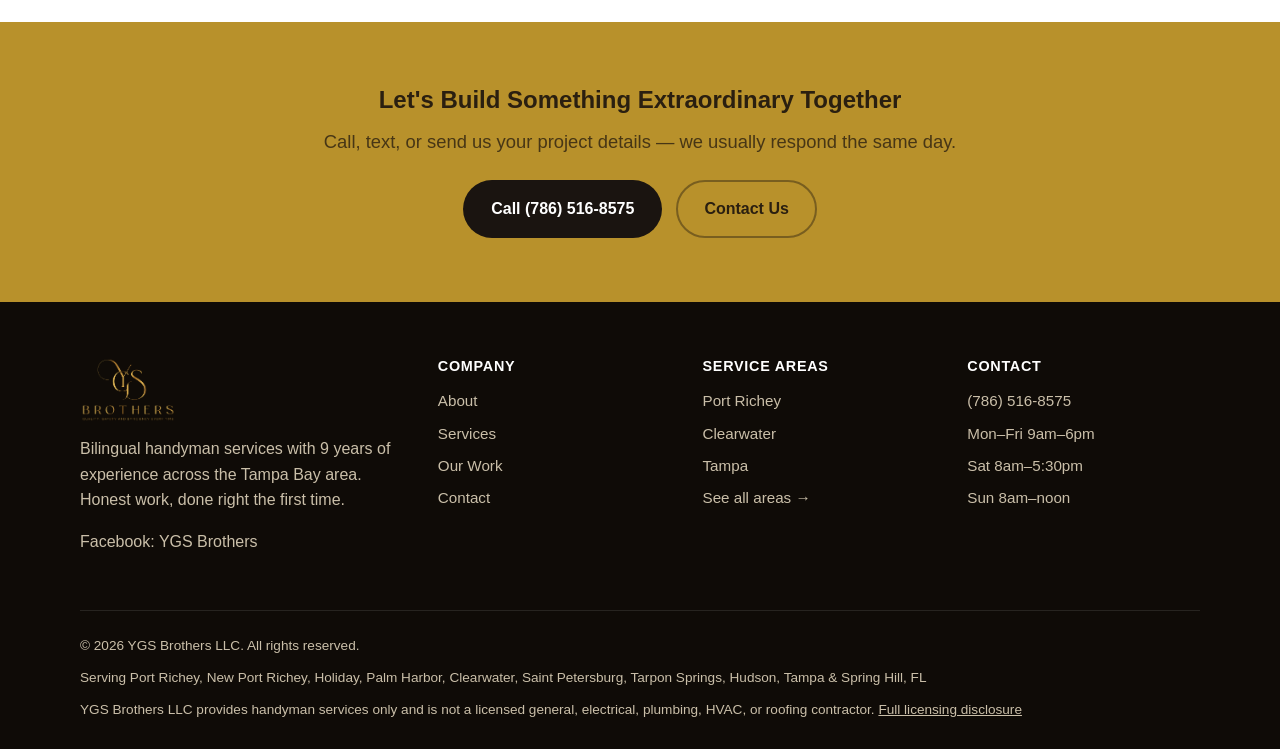
==== commit 57c747b8: "Full DBPR/unlicensed-contracting compliance audit and rewrite Site-wide pass to make advertising acc" ====
--- a/index.html
+++ b/index.html
@@ -4,7 +4,7 @@
 <meta charset="UTF-8">
 <meta name="viewport" content="width=device-width, initial-scale=1.0">
 <title>YGS Brothers | Handyman Services in Port Richey &amp; Tampa Bay, FL</title>
-<meta name="description" content="Bilingual, 9-year local handyman team serving Port Richey, Clearwater, Tampa &amp; the Tampa Bay area. Drywall, flooring, painting, minor electrical &amp; plumbing repairs. Free estimates: (786) 516-8575.">
+<meta name="description" content="Bilingual, 9-year local handyman team serving Port Richey, Clearwater, Tampa &amp; the Tampa Bay area. Drywall, flooring, painting, trim &amp; carpentry. Free estimates: (786) 516-8575.">
 <link rel="canonical" href="https://ygshandymanservices.com/">
 <meta name="theme-color" content="#1a1410">
 <link rel="icon" href="images/favicon-32.png" sizes="32x32" type="image/png">
@@ -13,12 +13,12 @@
 <meta property="og:type" content="website">
 <meta property="og:site_name" content="YGS Brothers">
 <meta property="og:title" content="YGS Brothers | Handyman Services in Port Richey &amp; Tampa Bay, FL">
-<meta property="og:description" content="Bilingual, 9-year local handyman team serving Port Richey, Clearwater, Tampa &amp; the Tampa Bay area. Drywall, flooring, painting, minor electrical &amp; plumbing repairs. Free estimates: (786) 516-8575.">
+<meta property="og:description" content="Bilingual, 9-year local handyman team serving Port Richey, Clearwater, Tampa &amp; the Tampa Bay area. Drywall, flooring, painting, trim &amp; carpentry. Free estimates: (786) 516-8575.">
 <meta property="og:url" content="https://ygshandymanservices.com/">
 <meta property="og:image" content="https://ygshandymanservices.com/images/og-image.jpg">
 <meta name="twitter:card" content="summary_large_image">
 <meta name="twitter:title" content="YGS Brothers | Handyman Services in Port Richey &amp; Tampa Bay, FL">
-<meta name="twitter:description" content="Bilingual, 9-year local handyman team serving Port Richey, Clearwater, Tampa &amp; the Tampa Bay area. Drywall, flooring, painting, minor electrical &amp; plumbing repairs. Free estimates: (786) 516-8575.">
+<meta name="twitter:description" content="Bilingual, 9-year local handyman team serving Port Richey, Clearwater, Tampa &amp; the Tampa Bay area. Drywall, flooring, painting, trim &amp; carpentry. Free estimates: (786) 516-8575.">
 <meta name="twitter:image" content="https://ygshandymanservices.com/images/og-image.jpg">
 <link rel="stylesheet" href="css/style.css">
 <script type="application/ld+json">
@@ -29,7 +29,8 @@
 "telephone": "+17865168575",
 "priceRange": "$$",
 "url": "https://ygshandymanservices.com/",
-"description": "Bilingual handyman team with 9 years of experience serving the Tampa Bay area: drywall, flooring, doors & windows, bathroom & kitchen updates, minor electrical & plumbing repairs, painting, and demolition.",
+"description": "Bilingual handyman team with 9 years of experience serving the Tampa Bay area: drywall, flooring, doors & windows, bathroom & kitchen updates, baseboards, trim, carpentry, painting, and demolition.",
+"legalName": "YGS Brothers LLC",
 "areaServed": [
 {"@type": "City", "name": "Port Richey, FL"},
 {"@type": "City", "name": "New Port Richey, FL"},
@@ -102,7 +103,7 @@
 <div class="container hero-grid">
 <div>
 <h1>Reliable Handyman Services in Port Richey &amp; the Tampa Bay Area</h1>
-<p class="lede" style="color:#e7ddc4;">9 years of honest, bilingual handyman work &mdash; from a leaky faucet to a full bathroom remodel. Call or text for a free estimate.</p>
+<p class="lede" style="color:#e7ddc4;">9 years of honest, bilingual handyman work &mdash; from a squeaky door to a full bathroom update. Call or text for a free estimate.</p>
 <div class="btn-row" style="margin-top:28px;">
 <a href="tel:+17865168575" class="btn btn-primary" onclick="fbq('track','Contact');">Call (786) 516-8575</a>
 <a href="contact.html" class="btn btn-outline">Get a Free Estimate</a>
@@ -125,7 +126,7 @@
 <div class="container">
 <span class="eyebrow">What We Do</span>
 <h2>Handyman Services for Every Job, Big or Small</h2>
-<p class="lede">No job too small, no project too big &mdash; here's what we handle most.</p>
+<p class="lede">From quick fixes to bigger handyman-scope projects &mdash; here's what we handle most.</p>
 <div class="grid grid-4" style="margin-top:32px;">
 <div class="card service-card">
 <svg viewBox="0 0 24 24" width="28" height="28" fill="none" stroke="currentColor" stroke-width="1.6" stroke-linecap="round" stroke-linejoin="round"><rect x="4" y="4" width="16" height="16" rx="1"/><line x1="4" y1="12" x2="20" y2="12"/><line x1="12" y1="4" x2="12" y2="20"/></svg>
@@ -144,12 +145,12 @@
 <h3>Bathroom &amp; Kitchen Updates</h3>
 </div>
 <div class="card service-card">
-<svg viewBox="0 0 24 24" width="28" height="28" fill="currentColor"><path d="M13 2 4 14h7l-1 8 10-13h-7z"/></svg>
-<h3>Electrical Work</h3>
-</div>
-<div class="card service-card">
-<svg viewBox="0 0 24 24" width="28" height="28" fill="none" stroke="currentColor" stroke-width="1.6" stroke-linecap="round" stroke-linejoin="round"><path d="M14.7 6.3a4 4 0 1 0-5.4 5.4L3 18l3 3 6.3-6.3a4 4 0 0 0 5.4-5.4l-2.8 2.8-2-2z"/></svg>
-<h3>Plumbing</h3>
+<svg viewBox="0 0 24 24" width="28" height="28" fill="none" stroke="currentColor" stroke-width="1.6" stroke-linecap="round" stroke-linejoin="round"><rect x="3" y="9" width="18" height="6" rx="1"/><line x1="7" y1="9" x2="7" y2="12"/><line x1="11" y1="9" x2="11" y2="12"/><line x1="15" y1="9" x2="15" y2="12"/><line x1="19" y1="9" x2="19" y2="12"/></svg>
+<h3>Baseboards &amp; Trim</h3>
+</div>
+<div class="card service-card">
+<svg viewBox="0 0 24 24" width="28" height="28" fill="none" stroke="currentColor" stroke-width="1.6" stroke-linecap="round" stroke-linejoin="round"><line x1="4" y1="8" x2="20" y2="8"/><line x1="4" y1="16" x2="20" y2="16"/><line x1="8" y1="8" x2="8" y2="16"/><line x1="16" y1="8" x2="16" y2="16"/></svg>
+<h3>Carpentry &amp; Shelving</h3>
 </div>
 <div class="card service-card">
 <svg viewBox="0 0 24 24" width="28" height="28" fill="none" stroke="currentColor" stroke-width="1.6" stroke-linecap="round" stroke-linejoin="round"><rect x="4" y="4" width="10" height="5" rx="1"/><line x1="16" y1="6" x2="20" y2="6"/><line x1="16" y1="9" x2="20" y2="9"/><line x1="9" y1="9" x2="9" y2="20"/></svg>
@@ -208,15 +209,15 @@
 <h2>Recent Projects</h2>
 <div class="grid grid-3" style="margin-top:28px;">
 <div class="ba-item">
-<figure><img src="images/bathroom-remodel-2.jpg" alt="Bathroom remodel before and after — Tampa Bay area handyman"></figure>
+<figure><img src="images/bathroom-remodel-2.jpg" alt="Bathroom update before and after — Tampa Bay area handyman"></figure>
 <div class="ba-caption">Bathroom Update</div>
 </div>
 <div class="ba-item">
-<figure><img src="images/kitchen-remodel.jpg" alt="Kitchen remodel before and after — Tampa Bay area handyman"></figure>
+<figure><img src="images/kitchen-remodel.jpg" alt="Kitchen update before and after — Tampa Bay area handyman"></figure>
 <div class="ba-caption">Kitchen Update</div>
 </div>
 <div class="ba-item">
-<figure><img src="images/garage-renovation.jpg" alt="Garage renovation before and after — Tampa Bay area handyman"></figure>
+<figure><img src="images/garage-renovation.jpg" alt="Garage cleanout before and after — Tampa Bay area handyman"></figure>
 <div class="ba-caption">Garage Cleanout</div>
 </div>
 </div>
@@ -290,9 +291,9 @@
 </div>
 </div>
 <div class="footer-bottom">
-<span>&copy; 2026 YGS Brothers. All rights reserved.</span>
+<span>&copy; 2026 YGS Brothers LLC. All rights reserved.</span>
 <span>Serving Port Richey, New Port Richey, Holiday, Palm Harbor, Clearwater, Saint Petersburg, Tarpon Springs, Hudson, Tampa &amp; Spring Hill, FL</span>
-<span>YGS Brothers is a general handyman service, not a licensed contractor. Electrical and plumbing work is limited to minor repairs.</span>
+<span>YGS Brothers LLC provides handyman services only and is not a licensed general, electrical, plumbing, HVAC, or roofing contractor. <a href="about.html#licensing" style="text-decoration:underline;">Full licensing disclosure</a></span>
 </div>
 </div>
 </footer>
